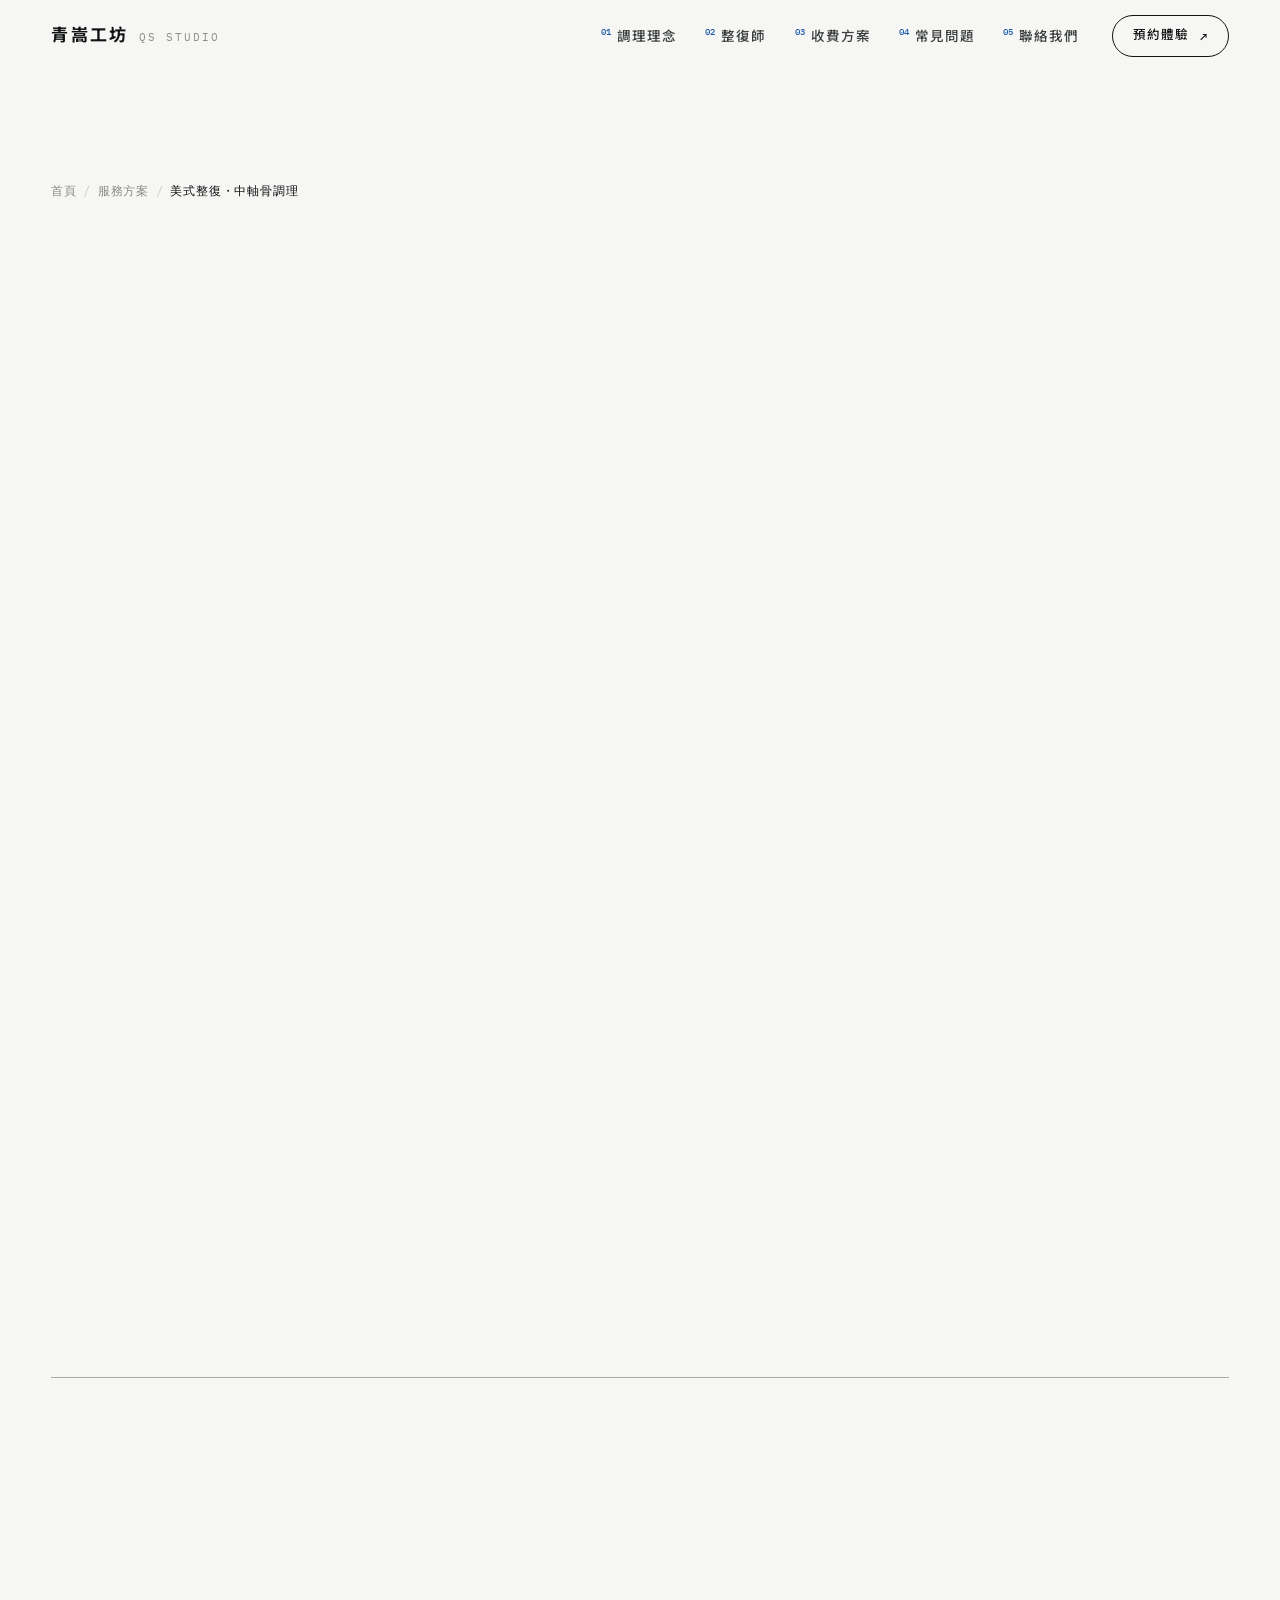
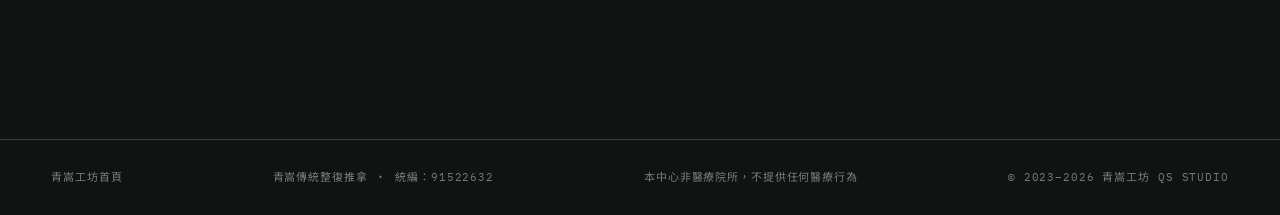
==== services/chiropractic/index.html @ cfe34c41 "Create index.html" ====
<!DOCTYPE html>
<html lang="zh-Hant">
<head>
<!-- ════════════════════════════════════════════════════════════════
     青嵩工坊 QS STUDIO — 服務頁：美式整復・中軸骨調理
     URL：https://qsqingshan.com/services/chiropractic/

     【說明】
     ・本頁為靜態頁面，未接後台（不使用 id="site-content"，
       避免 /api/content 覆寫本頁內容）；script.js 僅提供
       進場動畫與 FAQ 手風琴互動。
     ・所有資源使用根目錄絕對路徑（/styles.css、/images/...），
       在子資料夾下也能正確載入。
     ════════════════════════════════════════════════════════════════ -->
<meta charset="UTF-8">
<meta name="viewport" content="width=device-width, initial-scale=1.0">
<title>美式整復｜頸胸腰骨盆調理・60 分鐘 NT$1,200 起 — 高雄新興區｜青嵩工坊</title>
<meta name="description" content="青嵩工坊美式整復（中軸骨調理）：物理評估＋美式脊骨手法＋肌筋膜鬆動術，針對頸、胸、腰、臀骨盆的 60 分鐘深度調理，NT$1,200 起。高雄新興區林森一路，LINE 預約。">
<link rel="canonical" href="https://qsqingshan.com/services/chiropractic/" />
<meta property="og:type" content="website">
<meta property="og:site_name" content="青嵩工坊 qs studio">
<meta property="og:title" content="美式整復｜頸胸腰骨盆調理 — 高雄新興區｜青嵩工坊">
<meta property="og:description" content="物理評估＋美式脊骨手法＋肌筋膜鬆動術，60 分鐘中軸骨深度調理，NT$1,200 起。高雄新興區，歡迎 LINE 預約。">
<meta property="og:image" content="https://qsqingshan.com/images/treatment-scene.jpg">
<meta property="og:url" content="https://qsqingshan.com/services/chiropractic/">
<meta property="og:locale" content="zh_TW">
<meta name="twitter:card" content="summary_large_image">
<meta name="twitter:title" content="美式整復｜頸胸腰骨盆調理 — 高雄新興區｜青嵩工坊">
<meta name="twitter:description" content="物理評估＋美式脊骨手法＋肌筋膜鬆動術，60 分鐘中軸骨深度調理，NT$1,200 起。">
<meta name="twitter:image" content="https://qsqingshan.com/images/treatment-scene.jpg">
<link rel="icon" href="data:image/svg+xml,%3Csvg xmlns='http://www.w3.org/2000/svg' viewBox='0 0 32 32'%3E%3Crect width='32' height='32' fill='%23101312'/%3E%3Ccircle cx='16' cy='16' r='6' fill='none' stroke='%23f6f6f4' stroke-width='1.5'/%3E%3C/svg%3E">
<link rel="preconnect" href="https://fonts.googleapis.com">
<link rel="preconnect" href="https://fonts.gstatic.com" crossorigin>
<link href="https://fonts.googleapis.com/css2?family=Archivo:wght@400;500;600&family=IBM+Plex+Mono:wght@400;500&family=Noto+Sans+TC:wght@300;400;500;700&display=swap" rel="stylesheet">
<link rel="stylesheet" href="/styles.css">
<style>
  /* 本頁專用的小元件（全站 styles.css 之外的少量補充） */
  .breadcrumb{font-family:'IBM Plex Mono',monospace;font-size:.72rem;letter-spacing:.08em;color:#8a8a86;padding:1.2rem 0 .5rem}
  .breadcrumb a{color:inherit;text-decoration:none;border-bottom:1px solid transparent;transition:border-color .2s}
  .breadcrumb a:hover{border-bottom-color:#8a8a86}
  .breadcrumb .sep{margin:0 .55em;color:#c8c8c4}
  .breadcrumb [aria-current]{color:#101312}
  .fit-grid{display:grid;grid-template-columns:repeat(2,1fr);gap:2px;background:#e7e7e3;border:1px solid #e7e7e3;margin-top:3rem}
  .fit-cell{background:#f6f6f4;padding:1.8rem 1.8rem 1.6rem}
  .fit-cell h3{font-size:1.05rem;font-weight:500;margin:0 0 .5rem;color:#101312}
  .fit-cell p{margin:0;font-size:.92rem;line-height:1.75;color:#55554f}
  .cross-link{margin-top:2.2rem;font-size:.95rem}
  @media (max-width:720px){.fit-grid{grid-template-columns:1fr}}
</style>

<!-- 結構化資料 1：麵包屑 -->
<script type="application/ld+json">
{
  "@context": "https://schema.org",
  "@type": "BreadcrumbList",
  "itemListElement": [
    { "@type": "ListItem", "position": 1, "name": "首頁", "item": "https://qsqingshan.com/" },
    { "@type": "ListItem", "position": 2, "name": "服務方案", "item": "https://qsqingshan.com/#plans" },
    { "@type": "ListItem", "position": 3, "name": "美式整復・中軸骨調理", "item": "https://qsqingshan.com/services/chiropractic/" }
  ]
}
</script>

<!-- 結構化資料 2：服務 -->
<script type="application/ld+json">
{
  "@context": "https://schema.org",
  "@type": "Service",
  "name": "美式整復・中軸骨調理",
  "serviceType": "美式整復（中軸骨調理）",
  "description": "針對頸、胸、腰、臀部（骨盆）的 60 分鐘深度調理：物理評估、美式整復手法、肌筋膜鬆動術，搭配紅外線拔罐器與深層按摩槍，並以動作控制訓練延續效果。",
  "url": "https://qsqingshan.com/services/chiropractic/",
  "areaServed": { "@type": "City", "name": "高雄市" },
  "provider": {
    "@type": "HealthAndBeautyBusiness",
    "name": "青嵩工坊 · 中西式運動整復推拿中心",
    "url": "https://qsqingshan.com",
    "telephone": "+886-912-641-105",
    "address": {
      "@type": "PostalAddress",
      "streetAddress": "林森一路242號1樓",
      "addressLocality": "新興區",
      "addressRegion": "高雄市",
      "addressCountry": "TW"
    }
  },
  "offers": {
    "@type": "Offer",
    "priceCurrency": "TWD",
    "price": "1200",
    "description": "60 分鐘起 NT$1,200–1,800，依評估與調理內容調整"
  }
}
</script>

<!-- 結構化資料 3：本頁 FAQ -->
<script type="application/ld+json">
{
  "@context": "https://schema.org",
  "@type": "FAQPage",
  "mainEntity": [
    {
      "@type": "Question",
      "name": "美式整復會痛嗎？",
      "acceptedAnswer": {
        "@type": "Answer",
        "text": "多數人在調理過程中只會感到關節鬆開的聲響與釋放感，並不是疼痛。整復師會先經過物理評估確認狀況，手法力道也會依每個人的身體回饋即時調整。"
      }
    },
    {
      "@type": "Question",
      "name": "美式整復跟傳統整復推拿有什麼不同？",
      "acceptedAnswer": {
        "@type": "Answer",
        "text": "傳統整復推拿多以大面積的推、拿、按、揉放鬆軟組織；美式整復則以評估為核心，針對特定關節施以快速、精準、小幅度的調整手法。青嵩工坊的做法是兩者結合：先以美式整復校準關節，再用肌筋膜鬆動術處理周邊軟組織。"
      }
    },
    {
      "@type": "Question",
      "name": "什麼情況不適合做美式整復？",
      "acceptedAnswer": {
        "@type": "Answer",
        "text": "若有骨折、急性扭挫傷紅腫熱痛、嚴重骨質疏鬆、孕期，或正在接受醫療處置，建議先就醫評估再考慮調理。青嵩工坊非醫療院所，調理前如對自身狀況有疑慮，歡迎先透過 LINE 與我們討論。"
      }
    },
    {
      "@type": "Question",
      "name": "第一次來需要準備什麼？",
      "acceptedAnswer": {
        "@type": "Answer",
        "text": "穿著寬鬆、方便活動的衣物即可，不用刻意空腹（建議調理前 1～2 小時進食到 6～7 分飽）。第一次會先做完整的物理評估與動作檢測，請預留約 60 分鐘。"
      }
    }
  ]
}
</script>
<base target="_blank">
</head>

<body>

<!-- ============ HEADER（外殼，與首頁相同；連結改為回首頁的絕對路徑） ============ -->
<header class="site-header" id="siteHeader">
  <div class="header-inner">
    <a href="/" class="brand" aria-label="青嵩工坊首頁">
      <span class="brand-zh">青嵩工坊</span>
      <span class="brand-en">QS&nbsp;STUDIO</span>
    </a>
    <nav class="main-nav" aria-label="主選單">
      <a href="/#philosophy"><span class="nav-idx">01</span>調理理念</a>
      <a href="/#team"><span class="nav-idx">02</span>整復師</a>
      <a href="/#plans"><span class="nav-idx">03</span>收費方案</a>
      <a href="/#faq"><span class="nav-idx">04</span>常見問題</a>
      <a href="/#contact"><span class="nav-idx">05</span>聯絡我們</a>
    </nav>
    <a href="https://lin.ee/89dvdlm" target="_blank" rel="noopener" class="btn-pill btn-pill--sm header-cta">預約體驗<span class="arrow">↗</span></a>
    <button class="menu-toggle" id="menuToggle" aria-label="開啟選單" aria-expanded="false">
      <span></span><span></span>
    </button>
  </div>
</header>

<!-- 注意：本頁刻意不使用 id="site-content"，避免後台 /api/content 覆寫 -->
<main>

  <!-- ============ HERO ============ -->
  <section class="hero" id="top">
    <div class="wrap">
      <nav class="breadcrumb" aria-label="麵包屑">
        <a href="/">首頁</a><span class="sep">/</span><a href="/#plans">服務方案</a><span class="sep">/</span><span aria-current="page">美式整復・中軸骨調理</span>
      </nav>
      <div class="hero-meta reveal">
        <span>SERVICE — 中軸骨調理</span>
        <span>美式整復・高雄新興區</span>
        <span>AXIAL ADJUSTMENT · 60 MIN</span>
      </div>

      <div class="hero-grid">
        <div class="hero-copy">
          <h1 class="hero-title">
            <span class="line reveal">美式整復，</span>
            <span class="line reveal">讓身體的<i class="dot-accent">中軸</i>重新校準。</span>
          </h1>
          <p class="hero-lede reveal">
            針對頸、胸、腰、臀（骨盆）的 60 分鐘深度調理——先以物理評估找到緊繃的根源，透過美式整復手法精準調整關節，再用肌筋膜鬆動術釋放周邊軟組織，最後以動作控制把效果留住。高雄新興區，NT$1,200 起。
          </p>
          <div class="hero-actions reveal">
            <a href="https://lin.ee/89dvdlm" target="_blank" rel="noopener" class="btn-pill">預約體驗<span class="arrow">↗</span></a>
            <a href="#process" class="link-underline">了解調理流程</a>
          </div>
        </div>
        <figure class="hero-figure reveal">
          <img src="/images/treatment-scene.jpg" alt="青嵩工坊整復師為客戶進行美式整復中軸骨調理" loading="eager">
          <figcaption class="mono-cap">FIG.01 — ADJUST・校準</figcaption>
        </figure>
      </div>
    </div>
  </section>

  <!-- ============ 什麼是美式整復 ============ -->
  <section class="block" id="about">
    <div class="wrap">
      <div class="tagline reveal">
        <span class="tag-dot"></span>
        <span class="tag-label">ABOUT — 什麼是美式整復</span>
        <span class="tag-rule"></span>
      </div>
      <div class="statement-grid">
        <h2 class="statement reveal">評估為先，<br>精準調整。</h2>
        <p class="statement-note reveal">
          美式整復源自美式脊骨手法，核心是「先評估、再調整」：整復師透過觸診與動作檢測，找出活動度受限的關節節段，施以快速、精準、小幅度的調整手法，幫助關節回到比較好的活動狀態。與大面積放鬆的傳統推拿相比，美式整復更聚焦在「特定的點」。
        </p>
      </div>

      <div class="principles">
        <article class="principle reveal">
          <span class="principle-idx">01</span>
          <div class="principle-body">
            <h3><span>評估</span><span class="principle-en">ASSESS</span></h3>
            <p>每次調理從物理評估開始：姿勢觀察、觸診、關節活動度與動作模式檢測，確認問題的節段與方向，再決定調整策略——不是哪裡痠就按哪裡。</p>
          </div>
        </article>
        <article class="principle reveal">
          <span class="principle-idx">02</span>
          <div class="principle-body">
            <h3><span>調整</span><span class="principle-en">ADJUST</span></h3>
            <p>以快速、低幅度的精準手法作用於目標關節，過程中常聽到關節鬆開的聲響——那是關節囊內氣泡釋放的物理現象，多數人感到的是釋放感而非疼痛。</p>
          </div>
        </article>
        <article class="principle reveal">
          <span class="principle-idx">03</span>
          <div class="principle-body">
            <h3><span>整合</span><span class="principle-en">INTEGRATE</span></h3>
            <p>調整後搭配肌筋膜鬆動術處理周邊軟組織，並給予動作控制建議——關節動得了，還要讓身體學會怎麼用，效果才留得住。</p>
          </div>
          <figure class="principle-figure">
            <img src="/images/movement-training.jpg" alt="青嵩工坊整復師帶領動作控制訓練" loading="lazy">
          </figure>
        </article>
      </div>
    </div>
  </section>

  <!-- ============ 適合對象 ============ -->
  <section class="block" id="for">
    <div class="wrap">
      <div class="tagline reveal">
        <span class="tag-dot"></span>
        <span class="tag-label">FOR — 誰適合中軸骨調理</span>
        <span class="tag-rule"></span>
      </div>
      <div class="statement-grid">
        <h2 class="block-title reveal">不只是運動員——<br>久坐族更需要。</h2>
        <p class="statement-note reveal">
          中軸是身體的「主幹道」：頸、胸、腰、骨盆彼此連動，一處卡往常牽動全身。以下是我們每天在處理的常見狀況。
        </p>
      </div>

      <div class="fit-grid reveal">
        <div class="fit-cell">
          <h3>久坐肩頸僵硬</h3>
          <p>長時間盯螢幕，頸椎與上胸椎活動度下降，肩頸像背著一塊板子——有時還伴隨緊繃型的頭部不適。</p>
        </div>
        <div class="fit-cell">
          <h3>腰背緊繃、彎不下去</h3>
          <p>久坐下背僵硬、起身要「熱機」一下才直得起來，或彎腰、轉身時覺得卡卡的。</p>
        </div>
        <div class="fit-cell">
          <h3>骨盆歪斜感・長短腳感</h3>
          <p>褲頭一邊高一邊低、翹腳成癮、站久單側腰痠——骨盆與薦髂關節的活動度值得檢查。</p>
        </div>
        <div class="fit-cell">
          <h3>運動表現卡卡</h3>
          <p>深蹲下不去、轉體不順、左右活動度不對稱——胸椎與髖部的活動度往往是被忽略的關鍵。</p>
        </div>
      </div>
      <p class="cross-link reveal">四肢的問題（肩、肘、腕、髖、膝、踝）則適合 <a href="/#plans" class="link-underline">附肢骨調理</a>；想全身放鬆可參考 <a href="/#plans" class="link-underline">90 分鐘全身按摩</a>。</p>
    </div>
  </section>

  <!-- ============ 調理流程 ============ -->
  <section class="block" id="process">
    <div class="wrap">
      <div class="tagline reveal">
        <span class="tag-dot"></span>
        <span class="tag-label">PROCESS — 60 分鐘調理流程</span>
        <span class="tag-rule"></span>
      </div>
      <div class="statement-grid">
        <h2 class="block-title reveal">每一分鐘，<br>都有它的任務。</h2>
        <p class="statement-note reveal">中軸骨調理 60 分鐘起，依評估結果與調理內容調整。以下是標準流程。</p>
      </div>

      <div class="principles">
        <article class="principle reveal">
          <span class="principle-idx">01</span>
          <div class="principle-body">
            <h3><span>物理評估</span><span class="principle-en">ASSESSMENT</span></h3>
            <p>問診了解生活型態與困擾，搭配姿勢觀察、觸診與動作檢測，確認本次調理的目標節段。（第一次來會做得更完整）</p>
          </div>
        </article>
        <article class="principle reveal">
          <span class="principle-idx">02</span>
          <div class="principle-body">
            <h3><span>美式整復</span><span class="principle-en">ADJUSTMENT</span></h3>
            <p>針對評估出的關節節段施以精準調整手法，恢復關節活動度。</p>
          </div>
        </article>
        <article class="principle reveal">
          <span class="principle-idx">03</span>
          <div class="principle-body">
            <h3><span>肌筋膜鬆動</span><span class="principle-en">MYOFASCIAL RELEASE</span></h3>
            <p>處理關節周邊的緊繃軟組織，視情況搭配紅外線拔罐器與深層按摩槍加強。</p>
          </div>
        </article>
        <article class="principle reveal">
          <span class="principle-idx">04</span>
          <div class="principle-body">
            <h3><span>動作控制</span><span class="principle-en">MOVEMENT RETRAIN</span></h3>
            <p>給予簡單的動作練習與日常姿勢建議，讓調理效果延續到下一次回訪之前。</p>
          </div>
        </article>
        <article class="principle reveal">
          <span class="principle-idx">05</span>
          <div class="principle-body">
            <h3><span>收尾照護</span><span class="principle-en">CARE</span></h3>
            <p>視狀況敷上草藥膏或以肌內效貼紮支持，並說明調理後 24–48 小時的注意事項。</p>
          </div>
        </article>
      </div>
    </div>
  </section>

  <!-- ============ 方案與價格 ============ -->
  <section class="block" id="price">
    <div class="wrap">
      <div class="tagline reveal">
        <span class="tag-dot"></span>
        <span class="tag-label">PRICE — 方案與價格</span>
        <span class="tag-rule"></span>
      </div>
      <div class="statement-grid">
        <h2 class="block-title reveal">價格透明，<br>一次看懂。</h2>
        <p class="statement-note reveal">費用在調理開始前說清楚，沒有隱藏加價。</p>
      </div>

      <div class="plans">
        <article class="plan reveal">
          <header class="plan-head">
            <span class="plan-idx">02</span>
            <h3>中軸骨調理</h3>
            <p class="plan-for">適合頸、胸、腰、臀部（骨盆）調理</p>
          </header>
          <div class="plan-price">
            <span class="price">NT$1200–1800</span>
            <span class="price-note">60 分鐘起</span>
          </div>
          <ul class="plan-list">
            <li>物理評估</li>
            <li>美式整復</li>
            <li>肌筋膜鬆動術</li>
            <li>紅外線拔罐器</li>
            <li>深層按摩槍</li>
            <li>動作控制</li>
            <li>草藥膏或肌內效貼紮</li>
          </ul>
          <p class="plan-addon">加購 — 搭配附肢骨調理（例如肩＋頸、腰＋髖）300 元／20 分</p>
        </article>
      </div>
      <p class="cross-link reveal">查看完整方案比較（附肢骨調理、全身按摩）→ <a href="/#plans" class="link-underline">收費方案總覽</a></p>
    </div>
  </section>

  <!-- ============ 本頁 FAQ ============ -->
  <section class="block" id="faq">
    <div class="wrap">
      <div class="tagline reveal">
        <span class="tag-dot"></span>
        <span class="tag-label">FAQ — 美式整復常見問題</span>
        <span class="tag-rule"></span>
      </div>
      <h2 class="block-title reveal">預約前，你可能想問</h2>

      <div class="accordion">
        <div class="acc-item reveal">
          <button class="acc-head" aria-expanded="false">
            <span class="acc-idx">Q1</span>
            <span class="acc-q">美式整復會痛嗎？</span>
            <span class="acc-icon" aria-hidden="true"></span>
          </button>
          <div class="acc-body">
            <p>多數人在調理過程中只會感到關節鬆開的聲響與釋放感，並不是疼痛。整復師會先經過物理評估確認狀況，手法力道也會依每個人的身體回饋即時調整。</p>
          </div>
        </div>
        <div class="acc-item reveal">
          <button class="acc-head" aria-expanded="false">
            <span class="acc-idx">Q2</span>
            <span class="acc-q">美式整復跟傳統整復推拿有什麼不同？</span>
            <span class="acc-icon" aria-hidden="true"></span>
          </button>
          <div class="acc-body">
            <p>傳統整復推拿多以大面積的推、拿、按、揉放鬆軟組織；美式整復則以評估為核心，針對特定關節施以快速、精準、小幅度的調整手法。青嵩工坊的做法是兩者結合：先以美式整復校準關節，再用肌筋膜鬆動術處理周邊軟組織。</p>
          </div>
        </div>
        <div class="acc-item reveal">
          <button class="acc-head" aria-expanded="false">
            <span class="acc-idx">Q3</span>
            <span class="acc-q">什麼情況不適合做美式整復？</span>
            <span class="acc-icon" aria-hidden="true"></span>
          </button>
          <div class="acc-body">
            <p>若有骨折、急性扭挫傷紅腫熱痛、嚴重骨質疏鬆、孕期，或正在接受醫療處置，建議先就醫評估再考慮調理。青嵩工坊非醫療院所，調理前如對自身狀況有疑慮，歡迎先透過 LINE 與我們討論。</p>
          </div>
        </div>
        <div class="acc-item reveal">
          <button class="acc-head" aria-expanded="false">
            <span class="acc-idx">Q4</span>
            <span class="acc-q">第一次來需要準備什麼？</span>
            <span class="acc-icon" aria-hidden="true"></span>
          </button>
          <div class="acc-body">
            <p>穿著寬鬆、方便活動的衣物即可，不用刻意空腹（建議調理前 1～2 小時進食到 6～7 分飽）。第一次會先做完整的物理評估與動作檢測，請預留約 60 分鐘。</p>
          </div>
        </div>
      </div>
    </div>
  </section>

  <!-- ============ CONTACT CTA ============ -->
  <section class="contact" id="contact">
    <div class="wrap">
      <div class="tagline tagline--dark reveal">
        <span class="tag-dot"></span>
        <span class="tag-label">CONTACT — 預約調理</span>
        <span class="tag-rule"></span>
      </div>

      <h2 class="contact-title reveal">預約美式整復調理</h2>
      <a class="contact-phone reveal" href="tel:+886912641105">0912-641-105</a>

      <div class="contact-grid reveal">
        <div class="contact-cell">
          <span class="contact-label">地址 — ADDRESS</span>
          <p>高雄市新興區林森一路 242 號 1 樓</p>
        </div>
        <div class="contact-cell">
          <span class="contact-label">營業 — HOURS</span>
          <p>週一至週日 11:30–20:30（最後預約）<br>特約時段 09:00–11:00</p>
        </div>
        <div class="contact-cell">
          <span class="contact-label">社群 — SOCIAL</span>
          <p class="social-links">
            <a href="https://www.facebook.com/qingsongstudio/" target="_blank" rel="noopener" class="link-underline link-underline--dark">FB</a>
            <a href="https://lin.ee/biKerHf" target="_blank" rel="noopener" class="link-underline link-underline--dark">LINE</a>
            <a href="https://www.instagram.com/qs_studio_/" target="_blank" rel="noopener" class="link-underline link-underline--dark">IG</a>
          </p>
        </div>
      </div>

      <div class="contact-cta reveal">
        <a href="https://lin.ee/89dvdlm" target="_blank" rel="noopener" class="btn-pill btn-pill--light">立即預約<span class="arrow">↗</span></a>
      </div>
    </div>
  </section>

</main>

<!-- ============ FOOTER（與首頁相同） ============ -->
<footer class="site-footer">
  <div class="wrap footer-inner">
    <span><a href="/" style="color:inherit;text-decoration:none">青嵩工坊首頁</a></span>
    <span>青嵩傳統整復推拿 ・ 統編：91522632</span>
    <span>本中心非醫療院所，不提供任何醫療行為</span>
    <span>© 2023–2026 青嵩工坊 QS STUDIO</span>
  </div>
</footer>

<script src="/script.js"></script>
</body>
</html>
---- styles.css ----
/* ============================================================
   青嵩工坊 QS STUDIO — Redesign
   Design language: editorial minimalism
   ink / paper / hairline / one pine accent
   ============================================================ */

:root {
  --paper:   #f6f6f4;
  --ink:     #101312;
  --ink-2:   #3a3f3d;
  --ink-3:   #8a8f8c;
  --line:    rgba(16, 19, 18, .14);
  --line-strong: rgba(16, 19, 18, .32);
  --pine:    #1d4a45;   /* 品牌青 — 結構性標記 */
  --blue:    #1e5aa8;   /* 店內藍 — 互動與索引 */

  --paper-on-ink: #f6f6f4;
  --line-on-ink:  rgba(246, 246, 244, .18);

  --sans:  'Archivo', 'Noto Sans TC', -apple-system, 'PingFang TC', 'Microsoft JhengHei', sans-serif;
  --mono:  'IBM Plex Mono', 'Noto Sans TC', monospace;

  --ease:  cubic-bezier(.22, .61, .21, 1);
  --dur:   .7s;

  --gutter: clamp(20px, 4vw, 56px);
  --wrap:   1320px;
}

/* ---------- Reset / base ---------- */
*, *::before, *::after { box-sizing: border-box; margin: 0; padding: 0; }

html {
  scroll-behavior: smooth;
  -webkit-text-size-adjust: 100%;
}

body {
  background: var(--paper);
  color: var(--ink);
  font-family: var(--sans);
  font-weight: 400;
  font-size: 16px;
  line-height: 1.75;
  letter-spacing: .01em;
  -webkit-font-smoothing: antialiased;
  text-rendering: optimizeLegibility;
  overflow-x: hidden;
}

::selection { background: var(--blue); color: var(--paper-on-ink); }

img { display: block; max-width: 100%; }
a { color: inherit; text-decoration: none; }
ul { list-style: none; }
button { font: inherit; color: inherit; background: none; border: 0; cursor: pointer; }

.wrap {
  width: 100%;
  max-width: var(--wrap);
  margin-inline: auto;
  padding-inline: var(--gutter);
}

section { scroll-margin-top: 88px; }

/* ---------- Reveal motion ---------- */
.reveal {
  opacity: 0;
  transform: translateY(14px);
  filter: blur(8px);
  transition:
    opacity var(--dur) var(--ease),
    transform var(--dur) var(--ease),
    filter var(--dur) var(--ease);
  will-change: opacity, transform, filter;
}
.reveal.in {
  opacity: 1;
  transform: translateY(0);
  filter: blur(0);
}

/* ============================================================
   HEADER
   ============================================================ */
.site-header {
  position: fixed;
  inset: 0 0 auto 0;
  z-index: 100;
  border-bottom: 1px solid transparent;
  transition: border-color .25s ease, background-color .25s ease, backdrop-filter .25s ease;
}
.site-header.scrolled {
  background: rgba(246, 246, 244, .82);
  backdrop-filter: blur(14px);
  -webkit-backdrop-filter: blur(14px);
  border-bottom-color: var(--line);
}
.header-inner {
  max-width: var(--wrap);
  margin-inline: auto;
  padding: 0 var(--gutter);
  height: 72px;
  display: flex;
  align-items: center;
  gap: 32px;
}
.brand { display: flex; align-items: baseline; gap: 10px; margin-right: auto; }
.brand-zh { font-weight: 700; font-size: 17px; letter-spacing: .14em; }
.brand-en { font-family: var(--mono); font-size: 11px; letter-spacing: .18em; color: var(--ink-3); }

.main-nav { display: flex; gap: 28px; }
.main-nav a {
  position: relative;
  font-size: 13.5px;
  font-weight: 500;
  letter-spacing: .08em;
  padding: 4px 0;
  color: var(--ink-2);
  transition: color .25s ease;
}
.main-nav a .nav-idx {
  font-family: var(--mono);
  font-size: 9px;
  color: var(--blue);
  margin-right: 6px;
  vertical-align: super;
  letter-spacing: 0;
}
.main-nav a::after {
  content: "";
  position: absolute;
  left: 0; bottom: 0;
  width: 100%; height: 1px;
  background: var(--ink);
  transform: scaleX(0);
  transform-origin: right;
  transition: transform .45s var(--ease);
}
.main-nav a:hover { color: var(--ink); }
.main-nav a:hover::after { transform: scaleX(1); transform-origin: left; }

/* ---------- Pill button ---------- */
.btn-pill {
  display: inline-flex;
  align-items: center;
  gap: 10px;
  padding: 14px 28px;
  border: 1px solid var(--ink);
  border-radius: 999px;
  font-size: 14px;
  font-weight: 500;
  letter-spacing: .1em;
  color: var(--ink);
  background: transparent;
  transition: background-color .35s var(--ease), color .35s var(--ease);
}
.btn-pill .arrow { font-family: var(--mono); font-size: 12px; transition: transform .35s var(--ease); }
.btn-pill:hover { background: var(--ink); color: var(--paper); }
.btn-pill:hover .arrow { transform: translate(3px, -3px); }
.btn-pill--sm { padding: 9px 20px; font-size: 12.5px; }
.btn-pill--light { border-color: var(--paper-on-ink); color: var(--paper-on-ink); }
.btn-pill--light:hover { background: var(--paper-on-ink); color: var(--ink); }

/* ---------- Text link with animated underline ---------- */
.link-underline {
  font-size: 14px;
  font-weight: 500;
  letter-spacing: .08em;
  padding-bottom: 3px;
  background-image: linear-gradient(currentColor, currentColor);
  background-size: 100% 1px;
  background-position: 0 100%;
  background-repeat: no-repeat;
  transition: background-size .45s var(--ease), color .25s ease;
}
.link-underline:hover { background-size: 0 1px; }

/* ---------- Hamburger ---------- */
.menu-toggle {
  display: none;
  position: relative;
  width: 40px; height: 40px;
  z-index: 210;
}
.menu-toggle span {
  position: absolute;
  left: 8px; right: 8px;
  height: 1.5px;
  background: var(--ink);
  transition: transform .4s var(--ease), top .4s var(--ease), background-color .3s ease;
}
.menu-toggle span:nth-child(1) { top: 15px; }
.menu-toggle span:nth-child(2) { top: 24px; }
body.menu-open .menu-toggle span { background: var(--paper-on-ink); }
body.menu-open .menu-toggle span:nth-child(1) { top: 19px; transform: rotate(45deg); }
body.menu-open .menu-toggle span:nth-child(2) { top: 19px; transform: rotate(-45deg); }

/* ---------- Mobile overlay menu ---------- */
.mobile-menu {
  position: fixed;
  inset: 0;
  z-index: 200;
  background: var(--ink);
  color: var(--paper-on-ink);
  display: flex;
  flex-direction: column;
  justify-content: center;
  padding: 0 var(--gutter);
  clip-path: inset(0 0 100% 0);
  visibility: hidden;
  transition: clip-path .6s var(--ease), visibility 0s .6s;
}
body.menu-open .mobile-menu {
  clip-path: inset(0 0 0 0);
  visibility: visible;
  transition: clip-path .6s var(--ease), visibility 0s 0s;
}
.mobile-nav { display: flex; flex-direction: column; gap: 6px; }
.mobile-nav a {
  display: flex;
  align-items: baseline;
  gap: 16px;
  font-size: clamp(30px, 8vw, 44px);
  font-weight: 500;
  letter-spacing: .06em;
  padding: 10px 0;
  border-bottom: 1px solid var(--line-on-ink);
  opacity: 0;
  transform: translateY(18px);
  transition: opacity .5s var(--ease), transform .5s var(--ease);
}
.mobile-nav a em {
  font-family: var(--mono);
  font-style: normal;
  font-size: 12px;
  color: var(--blue);
  filter: brightness(1.8);
}
body.menu-open .mobile-nav a { opacity: 1; transform: translateY(0); }
body.menu-open .mobile-nav a:nth-child(1) { transition-delay: .15s; }
body.menu-open .mobile-nav a:nth-child(2) { transition-delay: .22s; }
body.menu-open .mobile-nav a:nth-child(3) { transition-delay: .29s; }
body.menu-open .mobile-nav a:nth-child(4) { transition-delay: .36s; }
body.menu-open .mobile-nav a:nth-child(5) { transition-delay: .43s; }
.mobile-menu-foot {
  margin-top: 48px;
  font-family: var(--mono);
  font-size: 12px;
  letter-spacing: .06em;
  color: rgba(246, 246, 244, .55);
}

/* ============================================================
   HERO
   ============================================================ */
.hero { padding-top: clamp(140px, 18vh, 200px); }

.hero-meta {
  display: flex;
  flex-wrap: wrap;
  gap: 12px 40px;
  font-family: var(--mono);
  font-size: 11px;
  letter-spacing: .16em;
  color: var(--ink-3);
  padding-bottom: 28px;
  border-bottom: 1px solid var(--line);
  margin-bottom: clamp(48px, 7vw, 88px);
}

.hero-grid {
  display: grid;
  grid-template-columns: repeat(12, 1fr);
  gap: 0 32px;
  align-items: end;
}
.hero-copy { grid-column: 1 / 9; }
.hero-figure { grid-column: 9 / 13; }

.hero-title {
  font-size: clamp(40px, 6.4vw, 92px);
  font-weight: 500;
  line-height: 1.14;
  letter-spacing: .02em;
}
.hero-title .line { display: block; }
.hero-title .line:nth-child(2) { transition-delay: .08s; }
.dot-accent { font-style: normal; position: relative; white-space: nowrap; }
.dot-accent::after {
  content: "";
  position: absolute;
  left: 50%; bottom: .04em;
  width: 100%; height: 2px;
  background: linear-gradient(90deg, var(--blue), var(--pine));
  transform: translateX(-50%) scaleX(0);
  transform-origin: left;
  transition: transform 1s var(--ease) .9s;
}
.reveal.in .dot-accent::after,
.hero-title .reveal.in + .line .dot-accent::after { transform: translateX(-50%) scaleX(1); }

.hero-lede {
  max-width: 520px;
  margin-top: 36px;
  font-size: 16.5px;
  font-weight: 300;
  color: var(--ink-2);
  transition-delay: .16s;
}
.hero-actions {
  display: flex;
  align-items: center;
  gap: 32px;
  margin-top: 44px;
  transition-delay: .24s;
}

.hero-figure {
  position: relative;
  transition-delay: .12s;
}
.hero-figure img {
  width: 100%;
  aspect-ratio: 4 / 5;
  object-fit: cover;
  filter: grayscale(1) contrast(1.04);
  transition: filter .8s var(--ease), transform .8s var(--ease);
}
.hero-figure.in img { filter: grayscale(0) contrast(1); }
.mono-cap {
  margin-top: 12px;
  font-family: var(--mono);
  font-size: 10.5px;
  letter-spacing: .16em;
  color: var(--ink-3);
}

/* ---------- Stats ---------- */
.stats {
  display: grid;
  grid-template-columns: repeat(3, 1fr);
  margin-top: clamp(72px, 10vw, 128px);
  border-top: 1px solid var(--line);
}
.stats-lede {
  grid-column: 1 / -1;
  padding-top: 26px;
  font-family: var(--mono);
  font-size: 12.5px;
  letter-spacing: .1em;
  line-height: 2;
  color: var(--ink-2);
}
.stats-lede::before {
  content: "◆";
  color: var(--blue);
  margin-right: 12px;
  font-size: 9px;
  vertical-align: 2px;
}
.stat {
  padding: 26px 28px 36px 0;
  border-right: 1px solid var(--line);
  display: flex;
  flex-direction: column;
  gap: 6px;
}
.stat + .stat { padding-left: 28px; }
.stat:last-child { border-right: 0; }
.stat-num {
  font-family: var(--sans);
  font-size: clamp(40px, 4.6vw, 64px);
  font-weight: 500;
  line-height: 1;
  letter-spacing: -.01em;
  font-variant-numeric: tabular-nums;
}
.stat-label {
  font-family: var(--mono);
  font-size: 11.5px;
  letter-spacing: .14em;
  color: var(--ink-3);
}

/* ============================================================
   MARQUEE
   ============================================================ */
.marquee {
  margin-top: clamp(72px, 10vw, 128px);
  border-block: 1px solid var(--line);
  overflow: hidden;
  padding: 16px 0;
}
.marquee-track {
  display: flex;
  width: max-content;
  animation: marquee 36s linear infinite;
}
.marquee:hover .marquee-track { animation-play-state: paused; }
.marquee-track span {
  font-family: var(--mono);
  font-size: 12px;
  letter-spacing: .22em;
  color: var(--ink-2);
  white-space: nowrap;
  padding-right: 24px;
}
.marquee-track i {
  font-style: normal;
  color: var(--pine);
  padding: 0 24px;
  font-size: 8px;
  vertical-align: middle;
}
.marquee-track i:nth-of-type(odd) { color: var(--blue); }
@keyframes marquee {
  to { transform: translateX(-50%); }
}

/* ============================================================
   BLOCKS — shared
   ============================================================ */
.block { padding-top: clamp(96px, 13vw, 176px); }

.tagline {
  display: flex;
  align-items: center;
  gap: 16px;
  margin-bottom: clamp(36px, 5vw, 56px);
}
.tag-dot {
  width: 7px; height: 7px;
  border-radius: 50%;
  background: var(--pine);
  animation: pulse 2.4s ease infinite;
}
@keyframes pulse {
  0%, 100% { opacity: 1; }
  50% { opacity: .25; }
}
.tag-label {
  font-family: var(--mono);
  font-size: 11.5px;
  letter-spacing: .2em;
  color: var(--ink-2);
  white-space: nowrap;
}
.tag-rule { flex: 1; height: 1px; background: var(--line); }
.tagline--dark .tag-label { color: rgba(246, 246, 244, .75); }
.tagline--dark .tag-rule { background: var(--line-on-ink); }
.tagline--dark .tag-dot { background: var(--paper-on-ink); }

.statement-grid {
  display: grid;
  grid-template-columns: repeat(12, 1fr);
  gap: 24px 32px;
  margin-bottom: clamp(56px, 8vw, 96px);
}
.statement {
  grid-column: 1 / 9;
  font-size: clamp(34px, 4.8vw, 64px);
  font-weight: 500;
  line-height: 1.28;
  letter-spacing: .02em;
}
.statement-note {
  grid-column: 9 / 13;
  align-self: end;
  font-size: 15.5px;
  font-weight: 300;
  color: var(--ink-2);
  max-width: 380px;
}

.block-title {
  font-size: clamp(30px, 4vw, 52px);
  font-weight: 500;
  line-height: 1.3;
  letter-spacing: .02em;
  margin-bottom: clamp(40px, 6vw, 72px);
}
.statement-grid .block-title { grid-column: 1 / 9; margin-bottom: 0; }
.block-sub {
  max-width: 560px;
  margin: -24px 0 56px;
  font-size: 15.5px;
  font-weight: 300;
  color: var(--ink-2);
}

/* ============================================================
   PHILOSOPHY
   ============================================================ */
.principles { border-top: 1px solid var(--line-strong); }
.principle {
  display: grid;
  grid-template-columns: repeat(12, 1fr);
  gap: 24px 32px;
  align-items: center;
  padding: clamp(40px, 5vw, 64px) 0;
  border-bottom: 1px solid var(--line);
  transition: background-color .5s var(--ease);
}
.principle:hover { background: rgba(16, 19, 18, .025); }
.principle-idx {
  grid-column: 1 / 3;
  font-family: var(--mono);
  font-size: 13px;
  letter-spacing: .1em;
  color: var(--blue);
}
.principle-body { grid-column: 3 / 9; }
.principle-body h3 {
  font-size: clamp(26px, 3vw, 40px);
  font-weight: 500;
  letter-spacing: .04em;
  display: flex;
  align-items: baseline;
  gap: 18px;
  margin-bottom: 16px;
}
.principle-en {
  font-family: var(--mono);
  font-size: 11px;
  font-weight: 400;
  letter-spacing: .24em;
  color: var(--ink-3);
}
.principle-body p {
  max-width: 520px;
  font-size: 15.5px;
  font-weight: 300;
  color: var(--ink-2);
}
.principle-figure { grid-column: 9 / 13; overflow: hidden; }
.principle-figure img {
  width: 100%;
  aspect-ratio: 16 / 10;
  object-fit: cover;
  filter: grayscale(1) contrast(1.04);
  transition: filter .8s var(--ease), transform 1.2s var(--ease);
}
.principle.in .principle-figure img { filter: grayscale(0); }
.principle:hover .principle-figure img { transform: scale(1.04); }

/* ============================================================
   TEAM
   ============================================================ */
.team-grid {
  display: grid;
  grid-template-columns: repeat(3, 1fr);
  gap: 32px;
}
.member-photo { overflow: hidden; background: #e6e6e2; }
.member-photo img {
  width: 100%;
  aspect-ratio: 3 / 4;
  object-fit: cover;
  filter: grayscale(1) contrast(1.05);
  transition: filter .8s var(--ease), transform 1.2s var(--ease);
}
.member.in .member-photo img { filter: grayscale(0); }
.member:hover .member-photo img { transform: scale(1.045); }
.member-info {
  display: flex;
  align-items: baseline;
  justify-content: space-between;
  gap: 16px;
  padding-top: 18px;
  border-top: 1px solid var(--line-strong);
  margin-top: 18px;
}
.member-info h3 { font-size: 22px; font-weight: 500; letter-spacing: .1em; }
.member-role {
  font-family: var(--mono);
  font-size: 10px;
  letter-spacing: .14em;
  color: var(--ink-3);
  text-align: right;
}

/* ============================================================
   PLANS
   ============================================================ */
.plans {
  display: grid;
  grid-template-columns: repeat(3, 1fr);
  border-top: 1px solid var(--line-strong);
  border-bottom: 1px solid var(--line-strong);
}
.plan {
  padding: clamp(32px, 3.6vw, 52px) clamp(24px, 2.6vw, 40px);
  border-right: 1px solid var(--line);
  display: flex;
  flex-direction: column;
  transition: background-color .5s var(--ease);
}
.plan:first-child { padding-left: 0; }
.plan:last-child { border-right: 0; }
.plan:hover { background: rgba(16, 19, 18, .025); }

.plan-head { margin-bottom: 32px; }
.plan-idx {
  font-family: var(--mono);
  font-size: 12px;
  letter-spacing: .1em;
  color: var(--blue);
}
.plan-head h3 {
  font-size: clamp(24px, 2.4vw, 32px);
  font-weight: 500;
  letter-spacing: .06em;
  margin: 14px 0 8px;
}
.plan-for { font-size: 13.5px; font-weight: 300; color: var(--ink-3); }

.plan-price {
  padding: 20px 0;
  border-top: 1px solid var(--line);
  border-bottom: 1px solid var(--line);
  margin-bottom: 28px;
}
.price {
  display: block;
  font-size: clamp(26px, 2.4vw, 34px);
  font-weight: 500;
  letter-spacing: -.01em;
  font-variant-numeric: tabular-nums;
}
.price-note {
  font-family: var(--mono);
  font-size: 11px;
  letter-spacing: .1em;
  color: var(--ink-3);
}

.plan-list { flex: 1; }
.plan-list li {
  position: relative;
  padding: 9px 0 9px 22px;
  font-size: 14.5px;
  font-weight: 300;
  color: var(--ink-2);
  border-bottom: 1px dashed var(--line);
}
.plan-list li::before {
  content: "+";
  position: absolute;
  left: 2px;
  font-family: var(--mono);
  font-size: 12px;
  color: var(--blue);
}
.plan-addon {
  margin-top: 24px;
  font-family: var(--mono);
  font-size: 11px;
  line-height: 1.8;
  letter-spacing: .04em;
  color: var(--ink-3);
}

/* ============================================================
   FAQ — accordion
   ============================================================ */
.accordion { border-top: 1px solid var(--line-strong); }
.acc-item { border-bottom: 1px solid var(--line); }
.acc-head {
  width: 100%;
  display: flex;
  align-items: center;
  gap: clamp(16px, 3vw, 40px);
  padding: clamp(22px, 3vw, 34px) 0;
  text-align: left;
  transition: padding-left .45s var(--ease);
}
.acc-head:hover { padding-left: 12px; }
.acc-idx {
  font-family: var(--mono);
  font-size: 12px;
  color: var(--blue);
  letter-spacing: .1em;
  flex-shrink: 0;
}
.acc-q {
  flex: 1;
  font-size: clamp(17px, 2vw, 22px);
  font-weight: 500;
  letter-spacing: .03em;
}
.acc-icon {
  position: relative;
  width: 34px; height: 34px;
  flex-shrink: 0;
  border: 1px solid var(--line-strong);
  border-radius: 50%;
  transition: transform .5s var(--ease), background-color .35s ease, border-color .35s ease;
}
.acc-icon::before,
.acc-icon::after {
  content: "";
  position: absolute;
  top: 50%; left: 50%;
  background: var(--ink);
  transition: background-color .3s ease;
}
.acc-icon::before { width: 12px; height: 1.5px; transform: translate(-50%, -50%); }
.acc-icon::after  { width: 1.5px; height: 12px; transform: translate(-50%, -50%); }
.acc-item.open .acc-icon { transform: rotate(135deg); background: var(--ink); border-color: var(--ink); }
.acc-item.open .acc-icon::before,
.acc-item.open .acc-icon::after { background: var(--paper); }

.acc-body {
  max-height: 0;
  overflow: hidden;
  transition: max-height .55s var(--ease);
}
.acc-body p {
  max-width: 640px;
  padding: 0 0 32px calc(clamp(16px, 3vw, 40px) + 34px);
  font-size: 15px;
  font-weight: 300;
  color: var(--ink-2);
}

/* ============================================================
   CONTACT — dark inversion
   ============================================================ */
.contact {
  margin-top: clamp(96px, 13vw, 176px);
  background: var(--ink);
  color: var(--paper-on-ink);
  padding: clamp(96px, 12vw, 160px) 0 clamp(80px, 9vw, 120px);
}
.contact-title {
  font-size: clamp(40px, 7vw, 96px);
  font-weight: 500;
  line-height: 1.15;
  letter-spacing: .03em;
  margin-bottom: clamp(32px, 4vw, 48px);
}
.contact-phone {
  display: inline-block;
  font-size: clamp(30px, 5vw, 64px);
  font-weight: 500;
  letter-spacing: .02em;
  font-variant-numeric: tabular-nums;
  padding-bottom: 8px;
  background-image: linear-gradient(currentColor, currentColor);
  background-size: 0 1px;
  background-position: 0 100%;
  background-repeat: no-repeat;
  transition: background-size .6s var(--ease);
}
.contact-phone:hover { background-size: 100% 1px; }

.contact-grid {
  display: grid;
  grid-template-columns: repeat(3, 1fr);
  gap: 40px;
  margin-top: clamp(56px, 7vw, 88px);
  padding-top: 40px;
  border-top: 1px solid var(--line-on-ink);
}
.contact-label {
  display: block;
  font-family: var(--mono);
  font-size: 11px;
  letter-spacing: .2em;
  color: rgba(246, 246, 244, .5);
  margin-bottom: 16px;
}
.contact-cell p { font-size: 15px; font-weight: 300; line-height: 2; }
.social-links { display: flex; gap: 24px; }
.link-underline--dark { font-family: var(--mono); font-size: 12px; letter-spacing: .14em; }

.contact-cta { margin-top: clamp(48px, 6vw, 72px); }

/* ---------- Embedded map (dark section) ---------- */
.contact-map {
  margin-top: clamp(40px, 5vw, 64px);
  border: 1px solid var(--line-on-ink);
}
.contact-map iframe {
  display: block;
  width: 100%;
  height: 340px;
  border: 0;
  background: #1a1d1c;
  filter: grayscale(1) contrast(1.02) brightness(.92);
}

/* ============================================================
   FOOTER
   ============================================================ */
.site-footer {
  background: var(--ink);
  color: rgba(246, 246, 244, .45);
  border-top: 1px solid var(--line-on-ink);
}
.footer-inner {
  display: flex;
  flex-wrap: wrap;
  justify-content: space-between;
  gap: 12px 32px;
  padding-top: 28px;
  padding-bottom: 28px;
  font-family: var(--mono);
  font-size: 11px;
  letter-spacing: .08em;
}

/* ============================================================
   RWD
   ============================================================ */
@media (max-width: 1024px) {
  .hero-copy { grid-column: 1 / 9; }
  .hero-figure { grid-column: 9 / 13; }
  .statement { grid-column: 1 / 10; }
  .statement-note { grid-column: 1 / 9; max-width: 560px; margin-top: 8px; }
  .principle-body { grid-column: 3 / 13; }
  .principle-figure { grid-column: 3 / 11; margin-top: 24px; }
}

@media (max-width: 860px) {
  .main-nav, .header-cta { display: none; }
  .menu-toggle { display: block; }

  .hero-grid { gap: 48px 0; }
  .hero-copy { grid-column: 1 / 13; }
  .hero-figure { grid-column: 1 / 13; max-width: 480px; }

  .stats { grid-template-columns: 1fr; }
  .stat { border-right: 0; border-bottom: 1px solid var(--line); padding: 24px 0; }
  .stat + .stat { padding-left: 0; }
  .stat:last-child { border-bottom: 0; }

  .statement-grid { display: block; }
  .statement { margin-bottom: 24px; }

  .principle { display: block; }
  .principle-idx { display: block; margin-bottom: 16px; }
  .principle-body h3 { flex-wrap: wrap; gap: 8px 14px; }
  .principle-figure { margin-top: 28px; }

  .team-grid { grid-template-columns: 1fr; gap: 56px; max-width: 420px; }

  .plans { display: block; }
  .plan { border-right: 0; border-bottom: 1px solid var(--line); padding-left: 0; padding-right: 0; }
  .plan:last-child { border-bottom: 0; }

  .contact-grid { grid-template-columns: 1fr; gap: 32px; }
  .footer-inner { flex-direction: column; gap: 8px; }
}

/* ---------- Reduced motion ---------- */
@media (prefers-reduced-motion: reduce) {
  html { scroll-behavior: auto; }
  .reveal { opacity: 1; transform: none; filter: none; transition: none; }
  .marquee-track { animation: none; }
  .tag-dot { animation: none; }
  * { transition-duration: .01ms !important; }
}
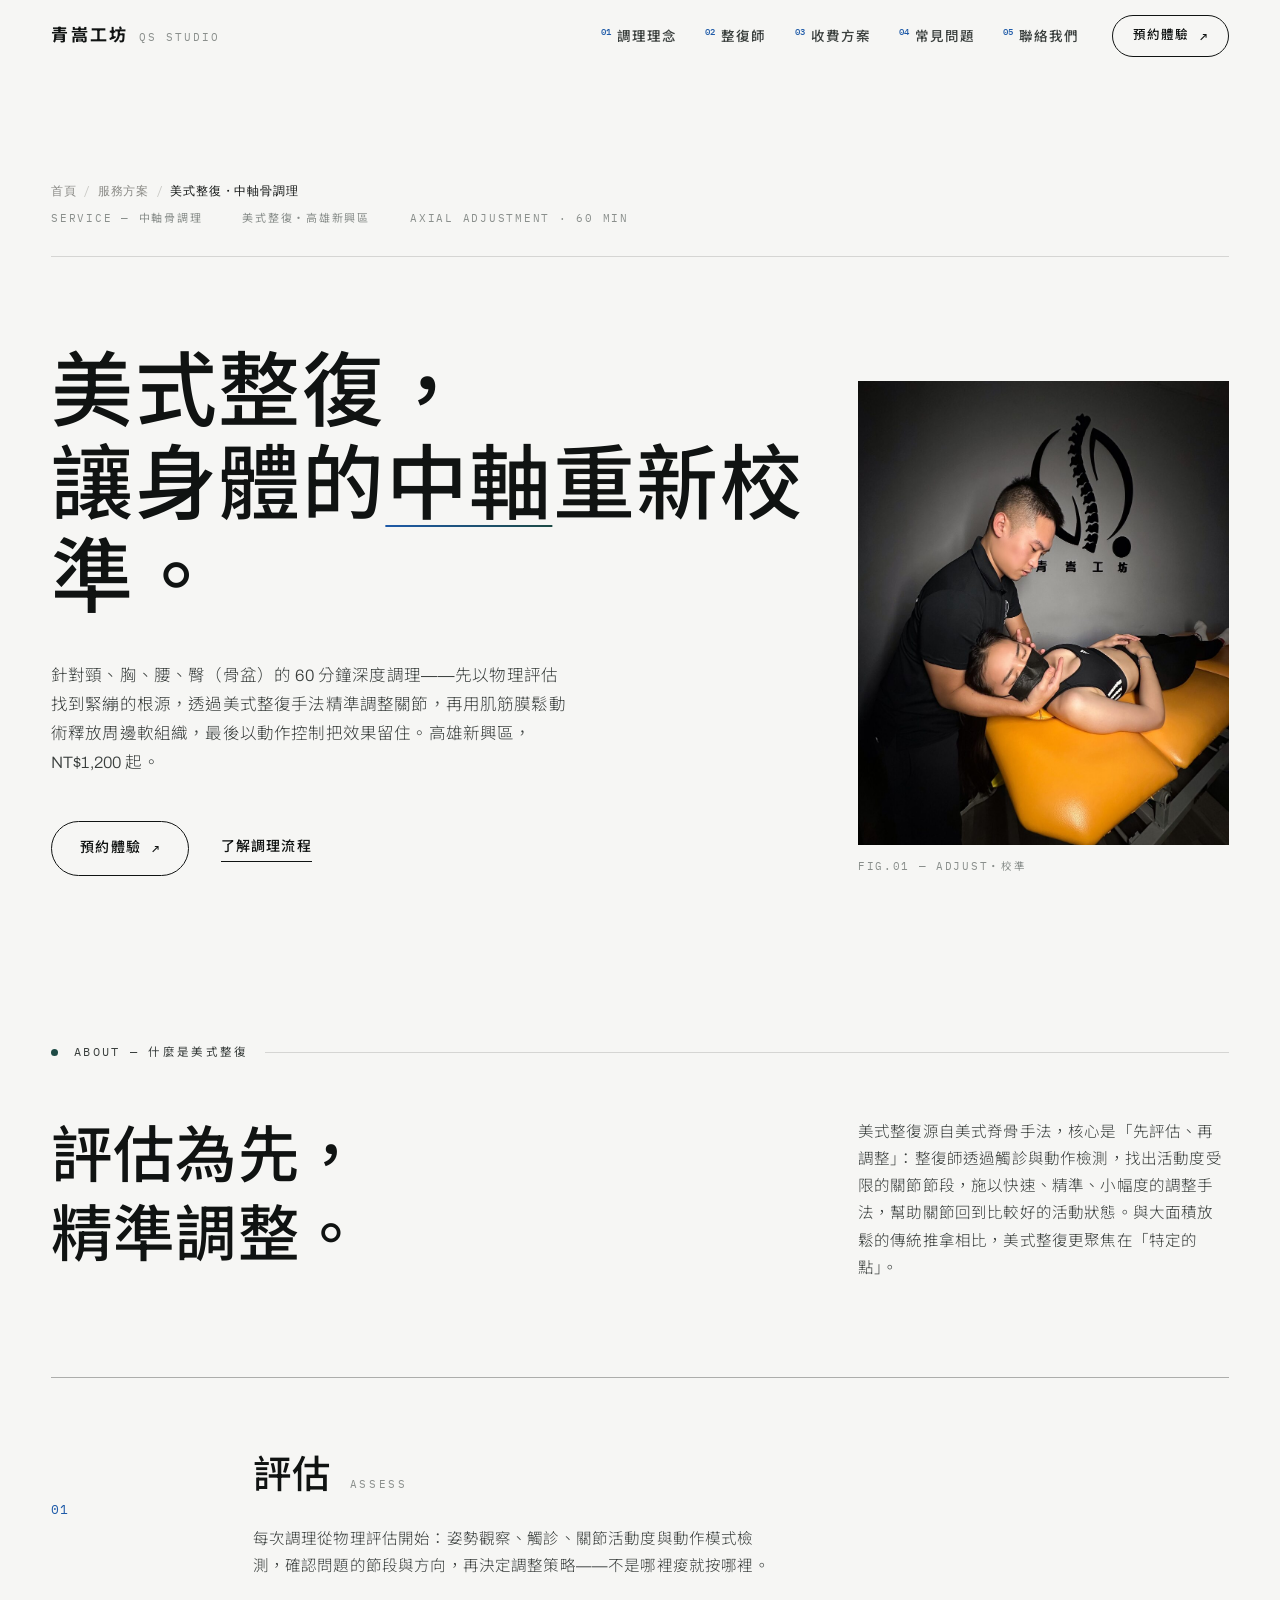
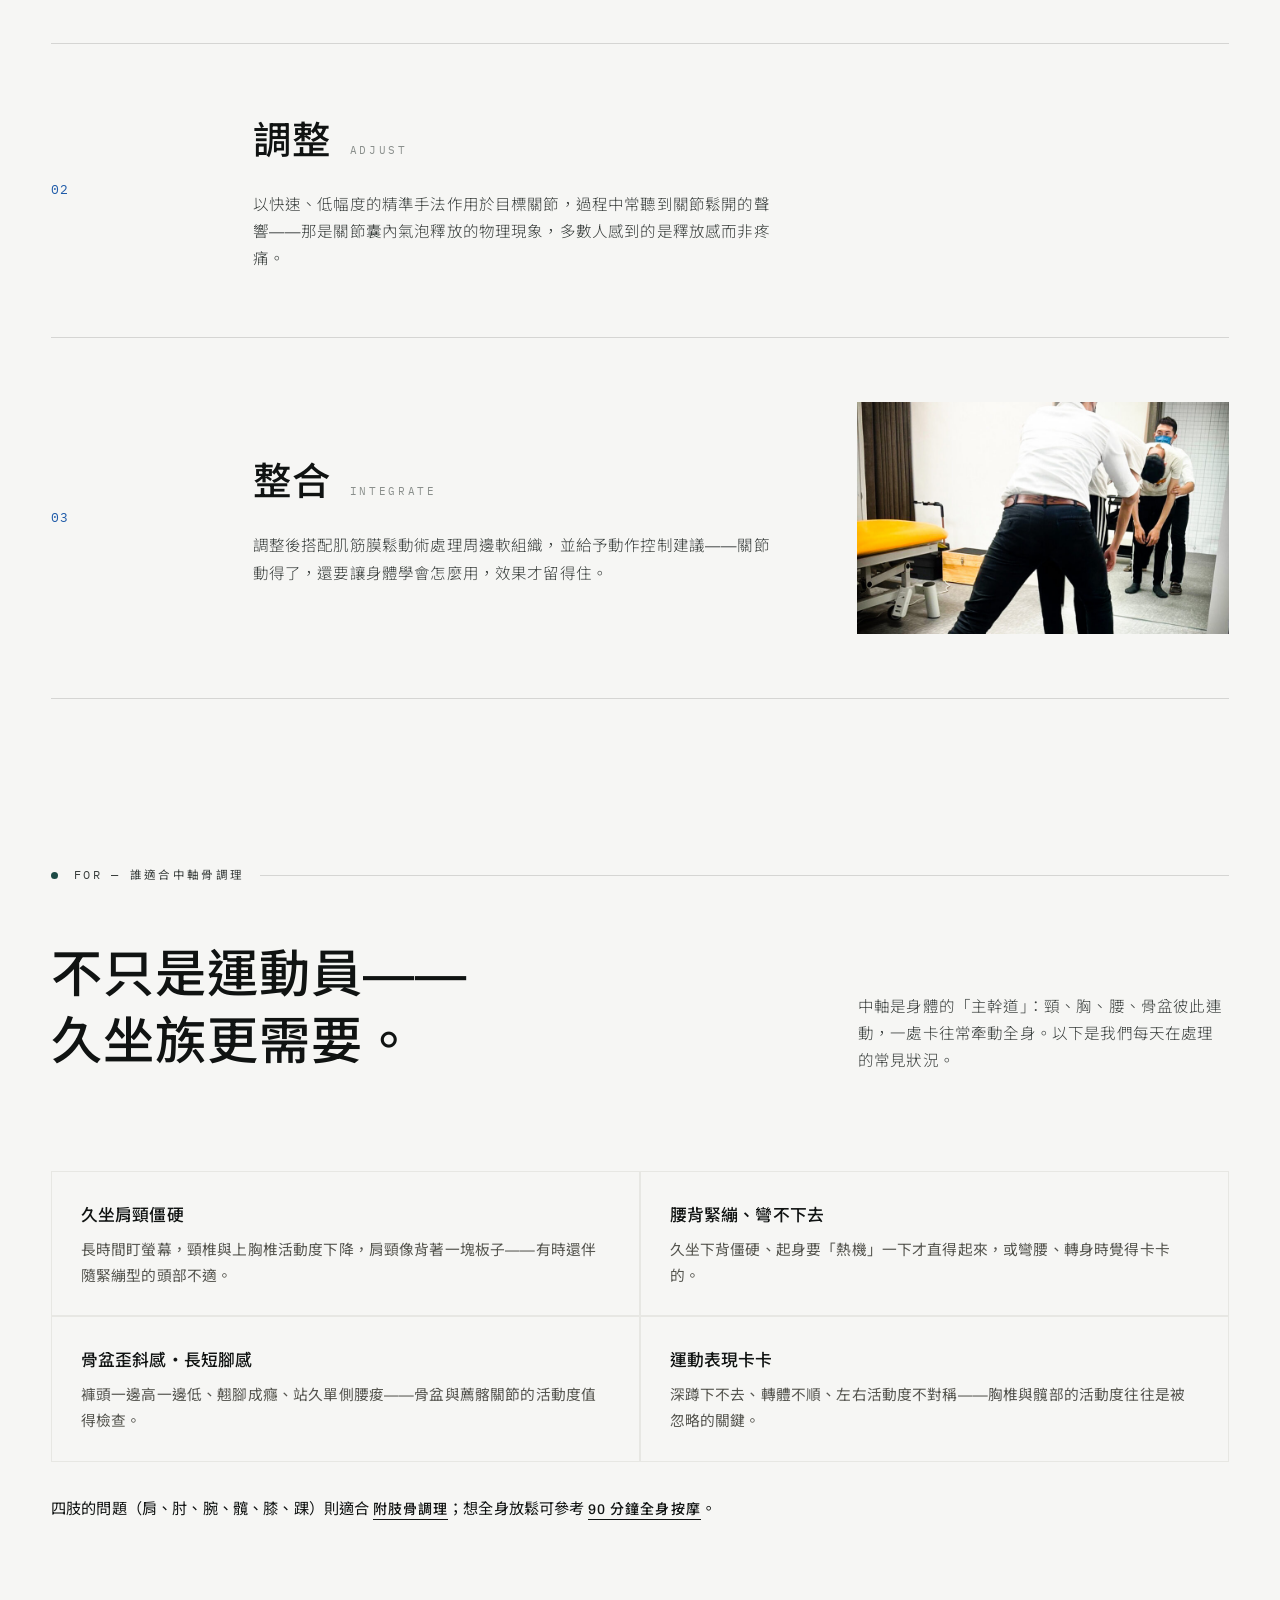
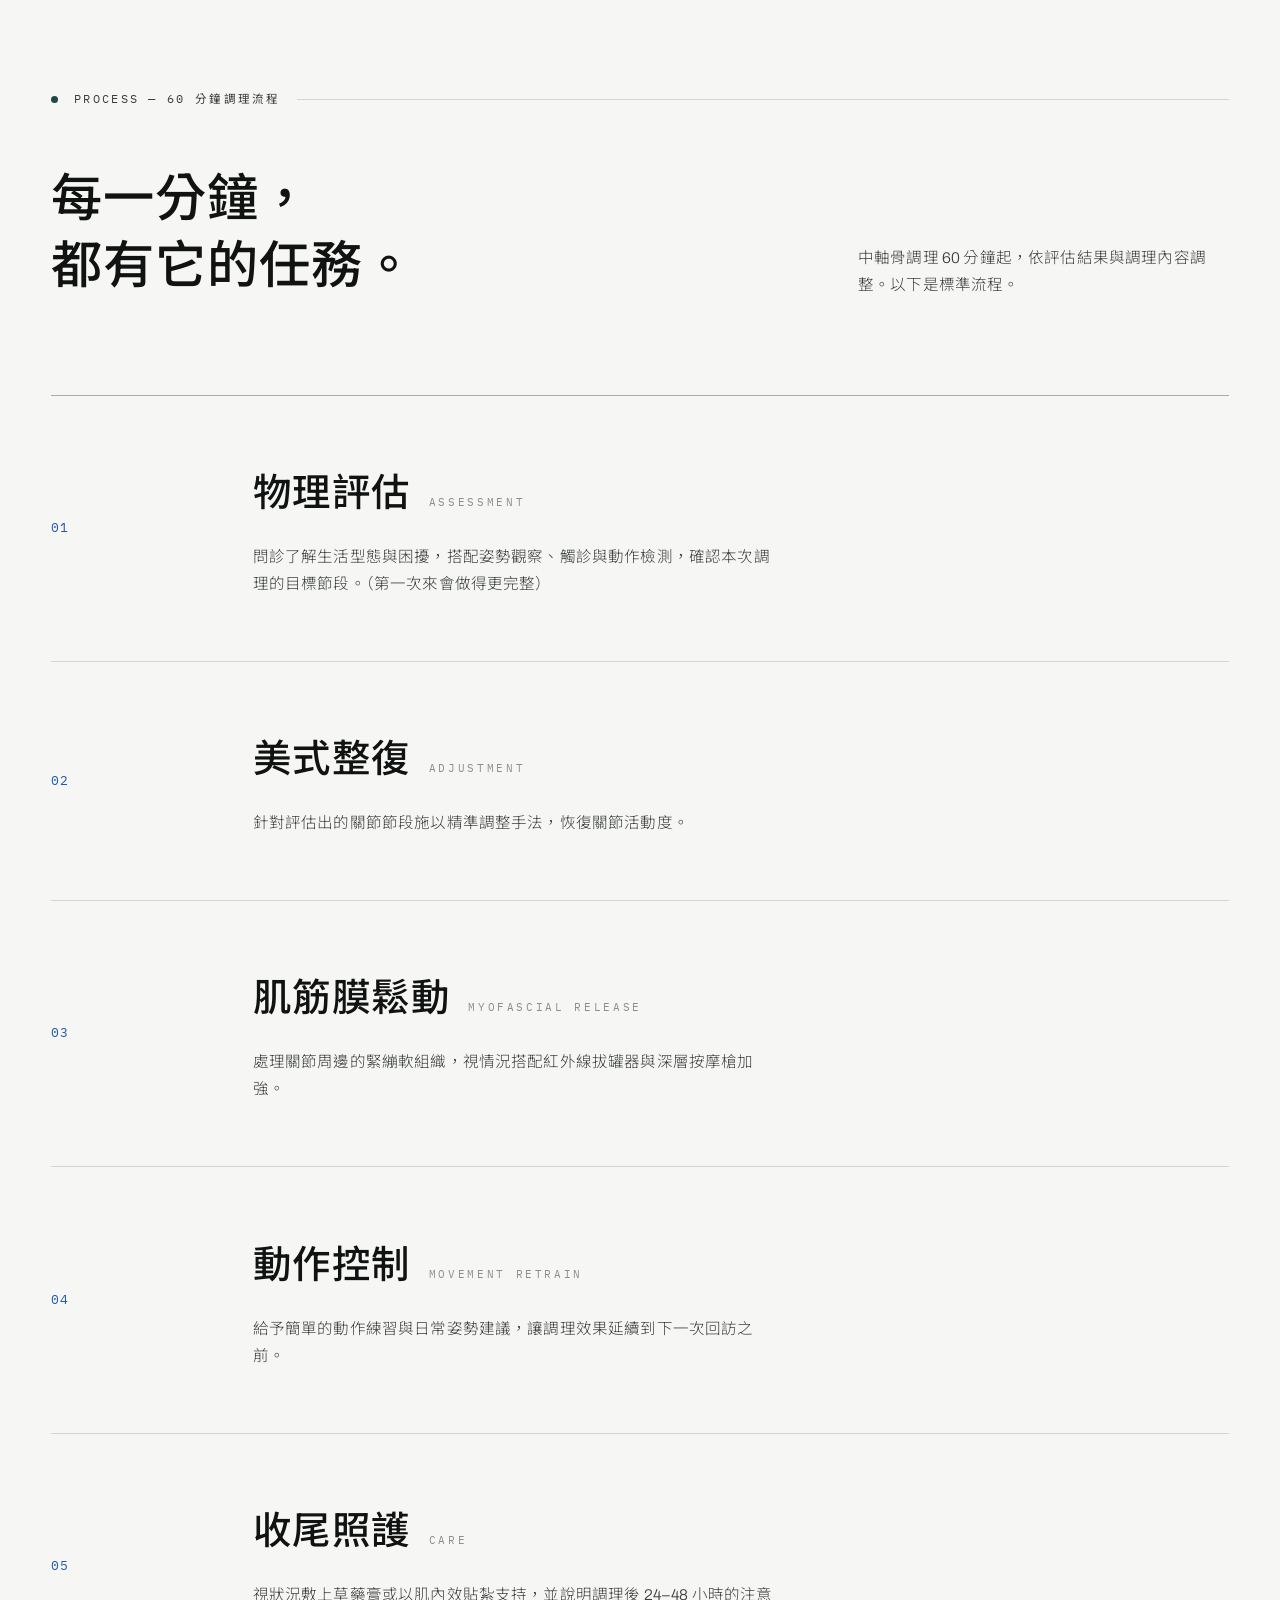
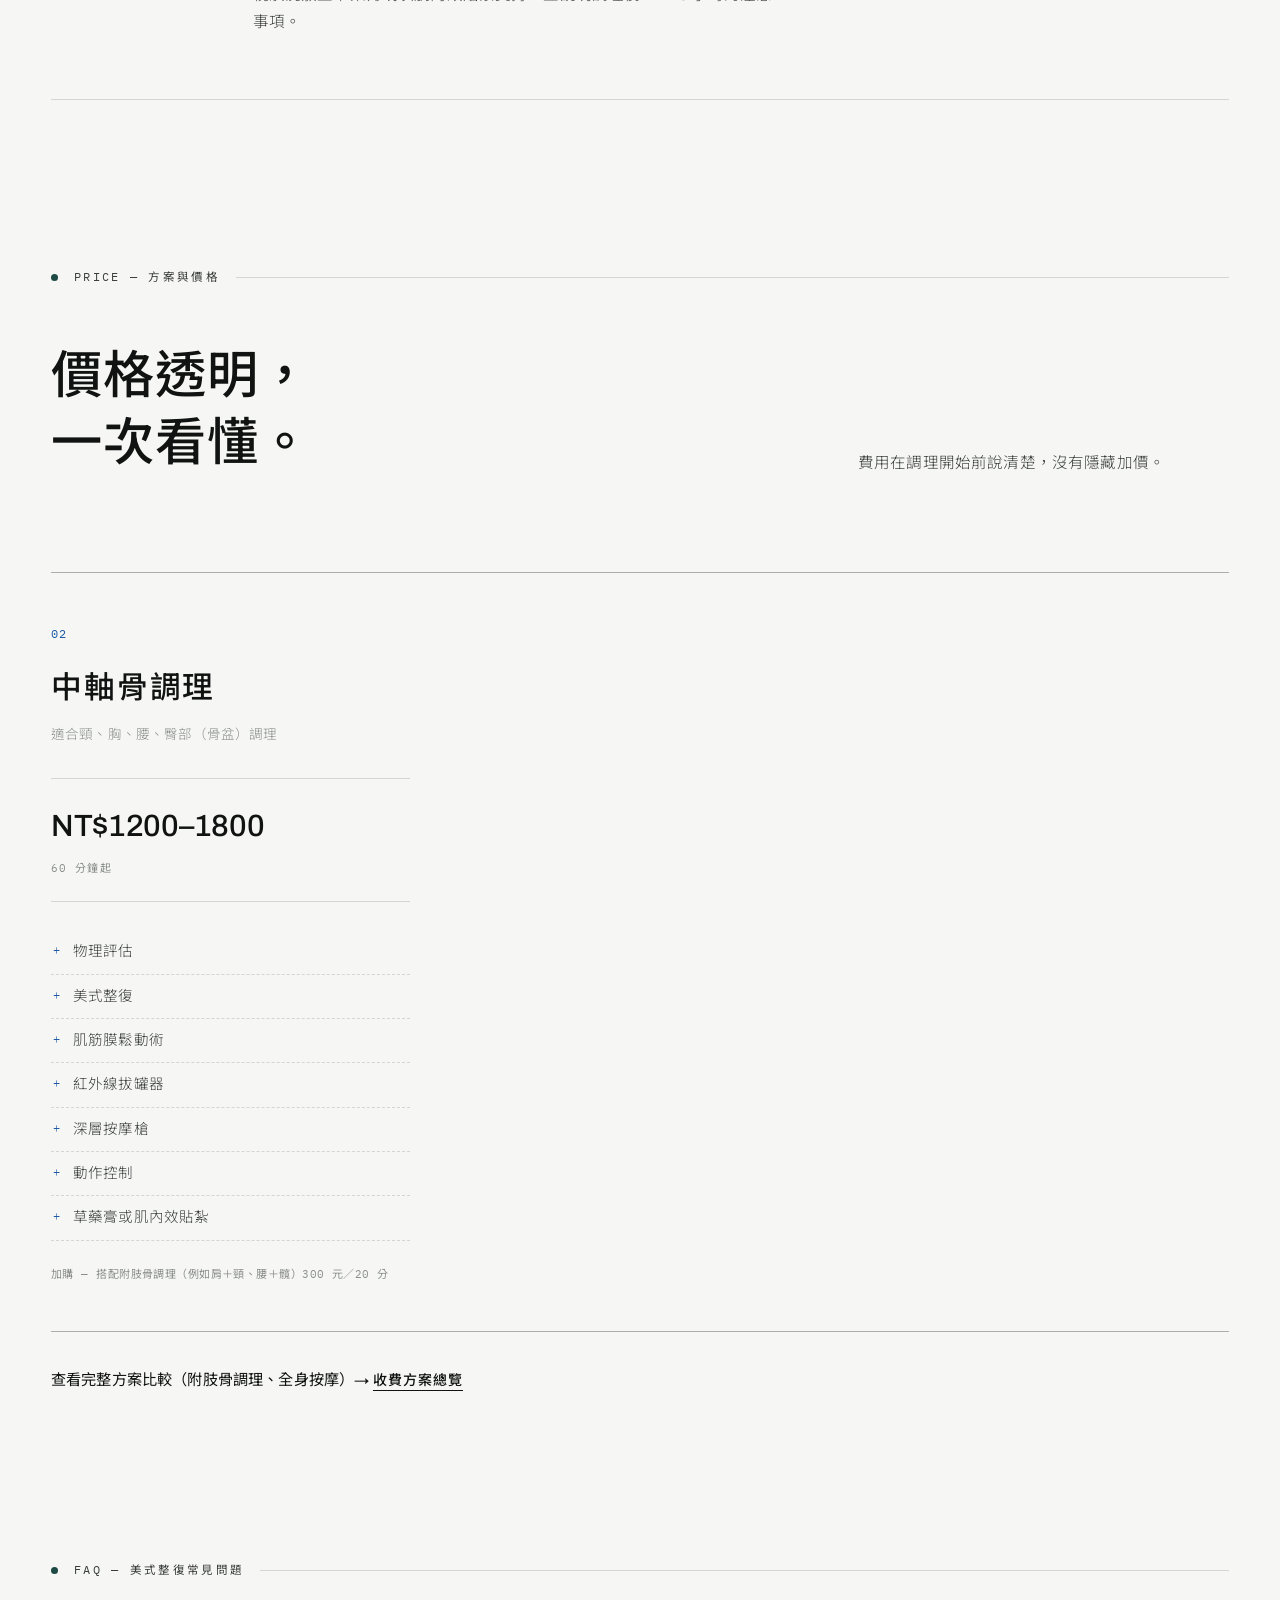
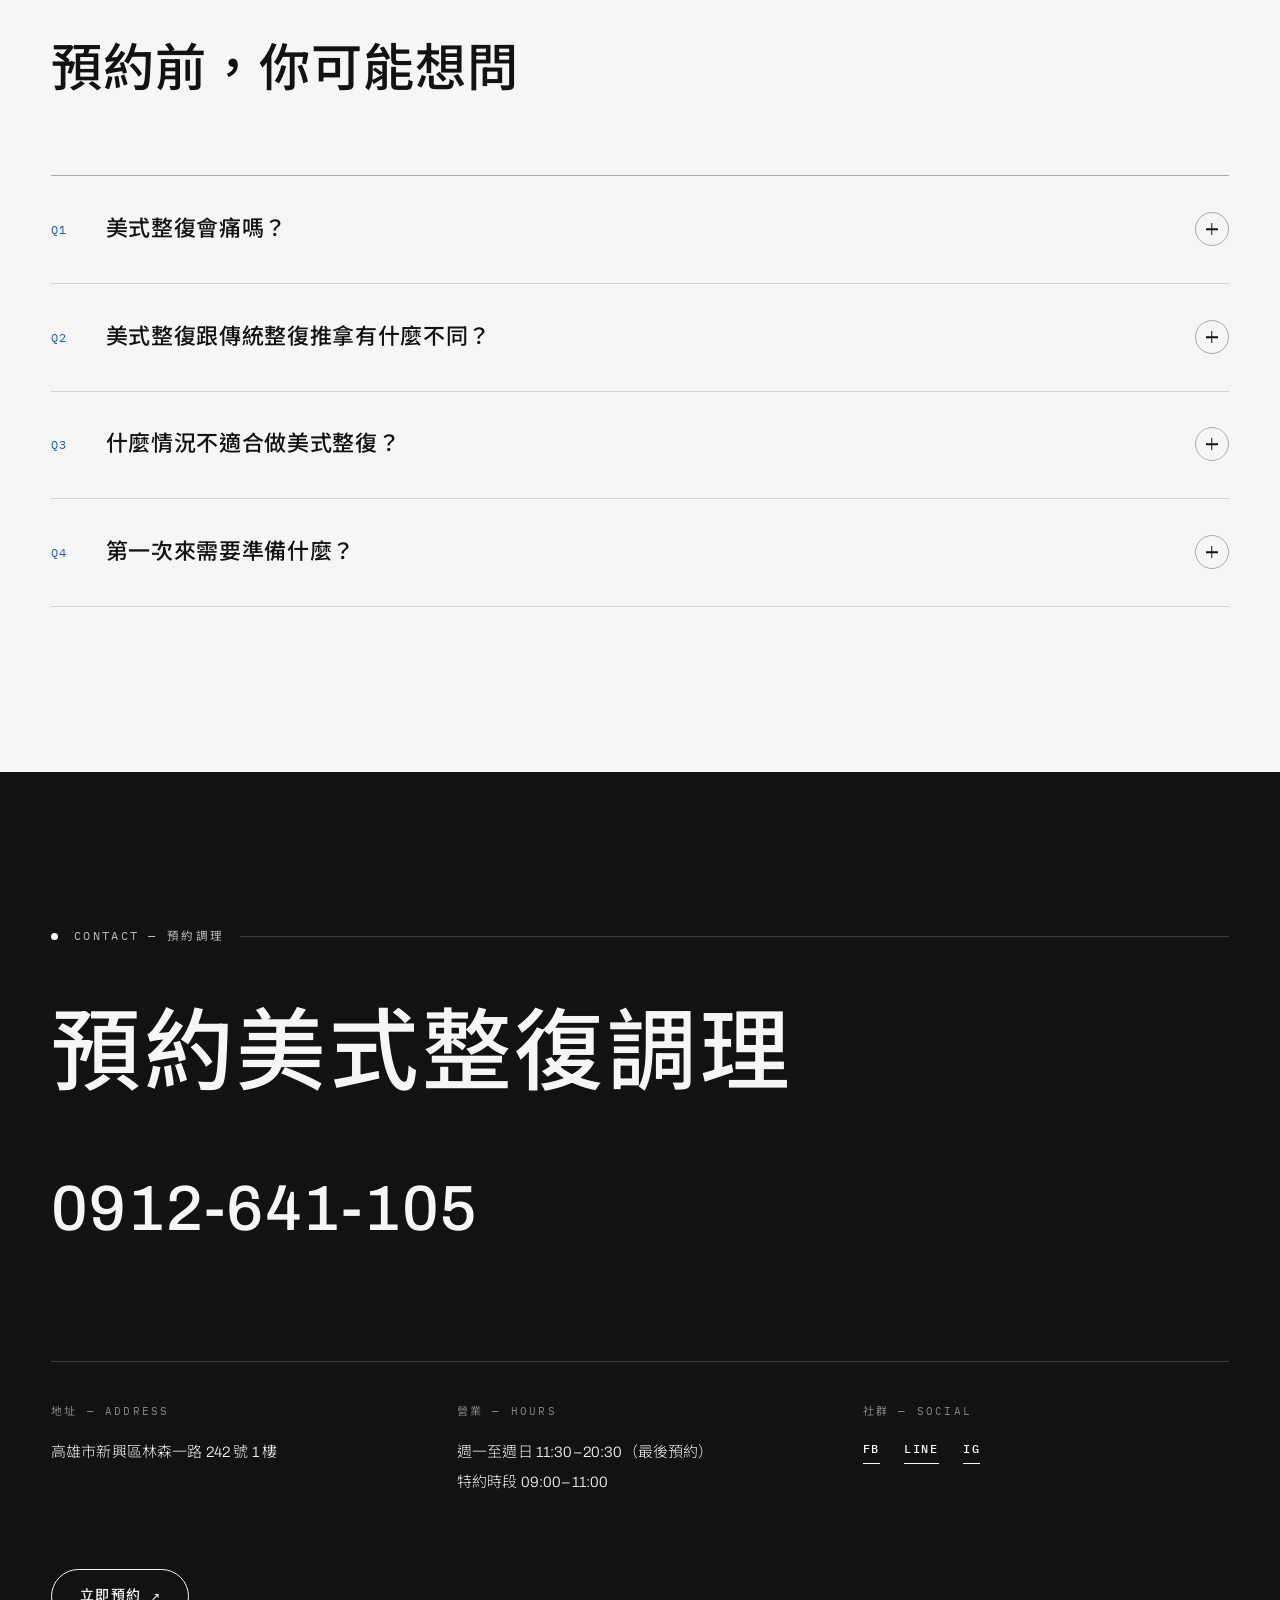
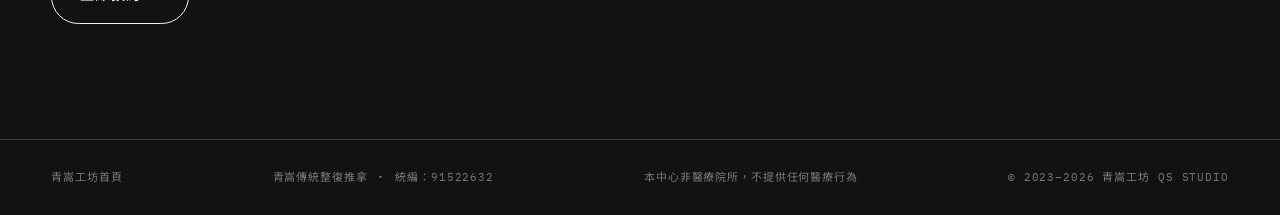
==== commit 126b0b57: "Update index.html" ====
--- a/services/chiropractic/index.html
+++ b/services/chiropractic/index.html
@@ -159,7 +159,20 @@
     </button>
   </div>
 </header>
-
+<!-- 手機版全屏選單（script.js 需要此元素） -->
+<div class="mobile-menu" id="mobileMenu" aria-hidden="true">
+  <nav class="mobile-nav">
+    <a href="/#philosophy"><em>01</em>調理理念</a>
+    <a href="/#team"><em>02</em>整復師</a>
+    <a href="/#plans"><em>03</em>收費方案</a>
+    <a href="/#faq"><em>04</em>常見問題</a>
+    <a href="/#contact"><em>05</em>聯絡我們</a>
+  </nav>
+  <div class="mobile-menu-foot">
+    <p>高雄市新興區林森一路 242 號 1 樓</p>
+    <p><a href="tel:+886912641105">0912-641-105</a></p>
+  </div>
+</div>
 <!-- 注意：本頁刻意不使用 id="site-content"，避免後台 /api/content 覆寫 -->
 <main>
 
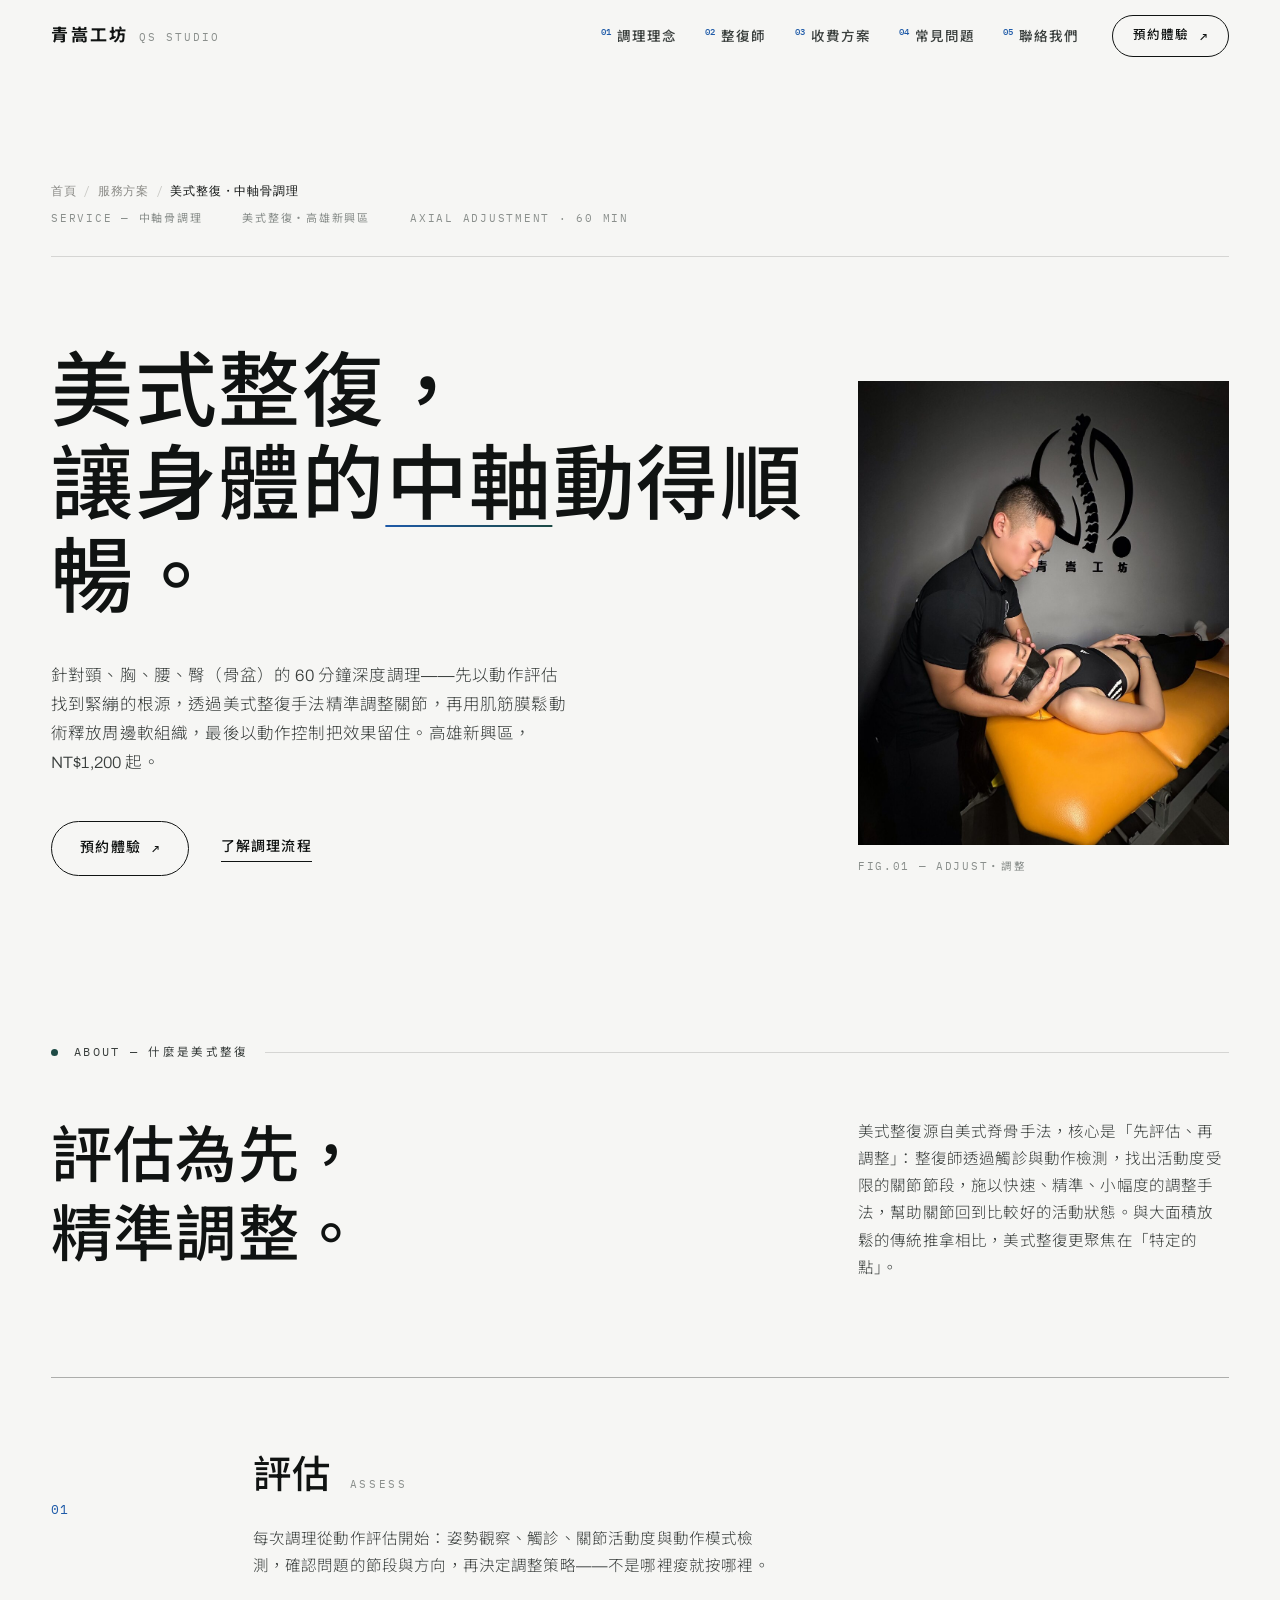
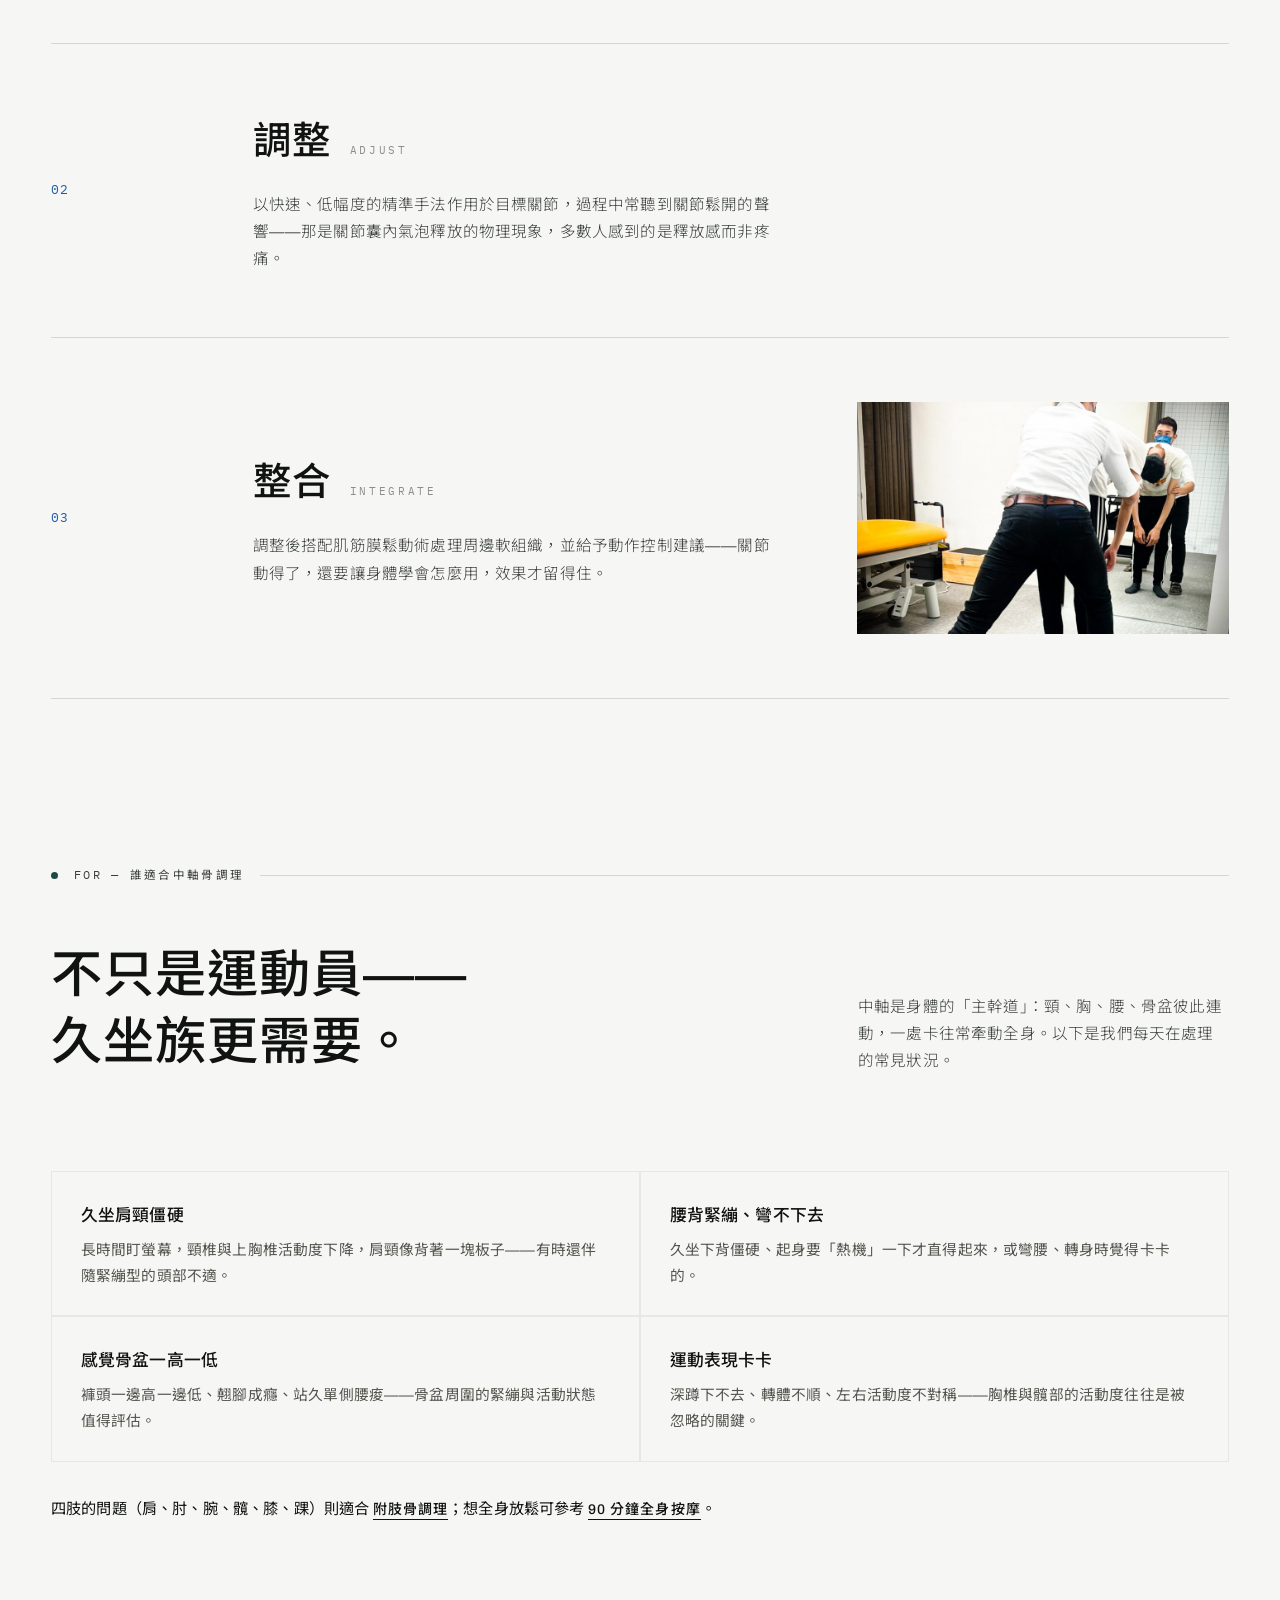
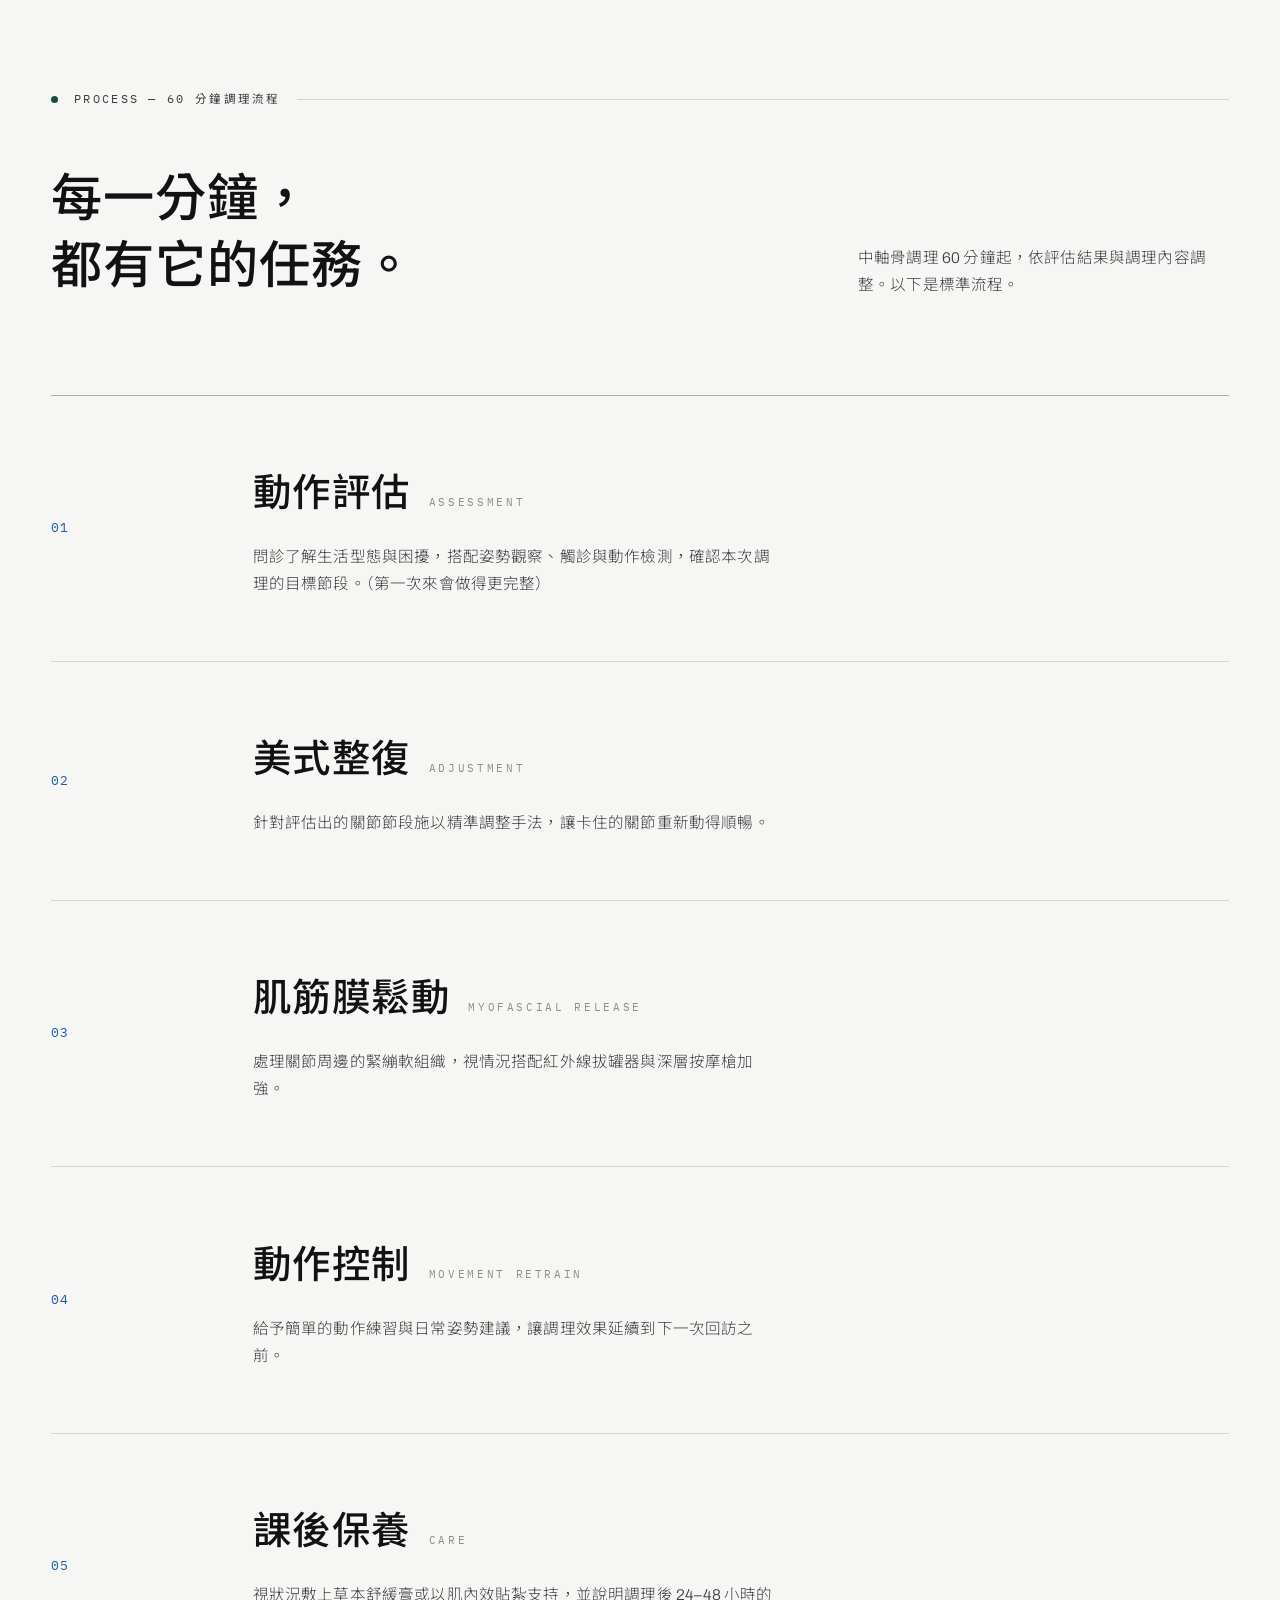
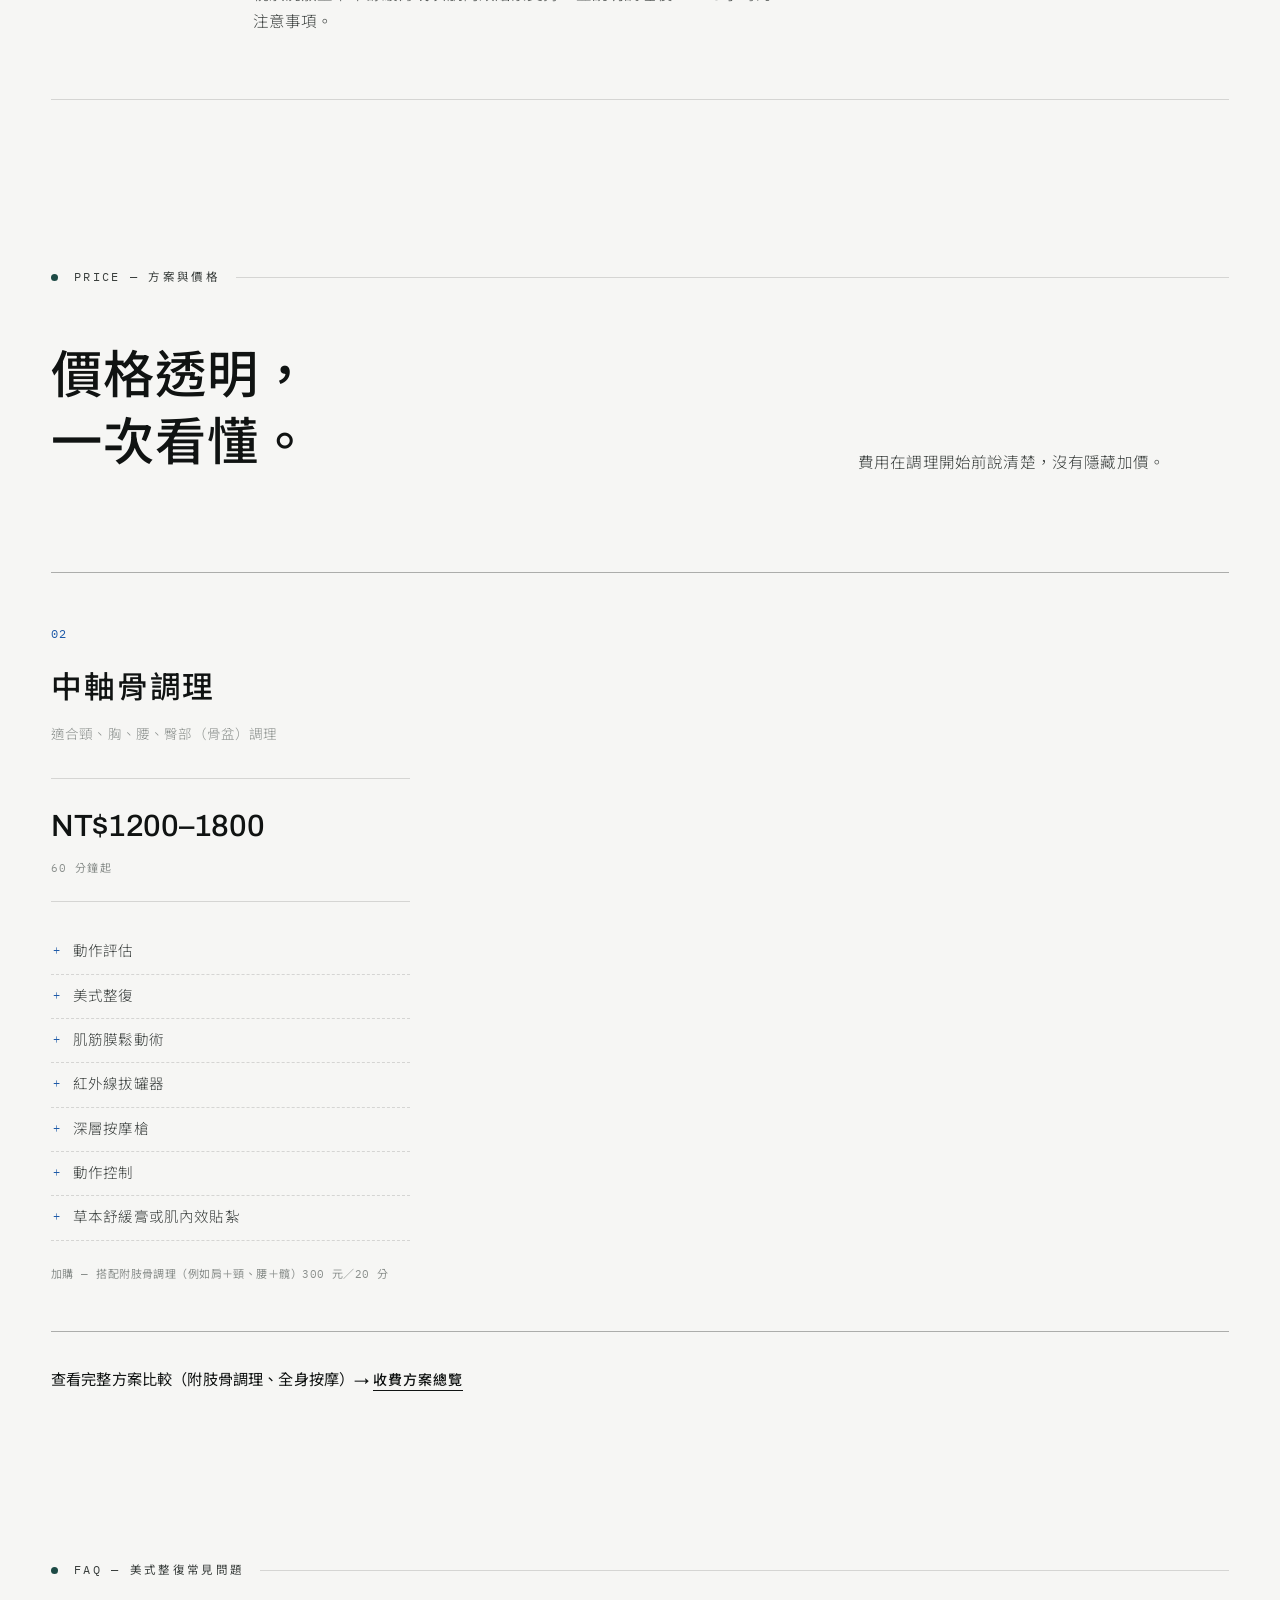
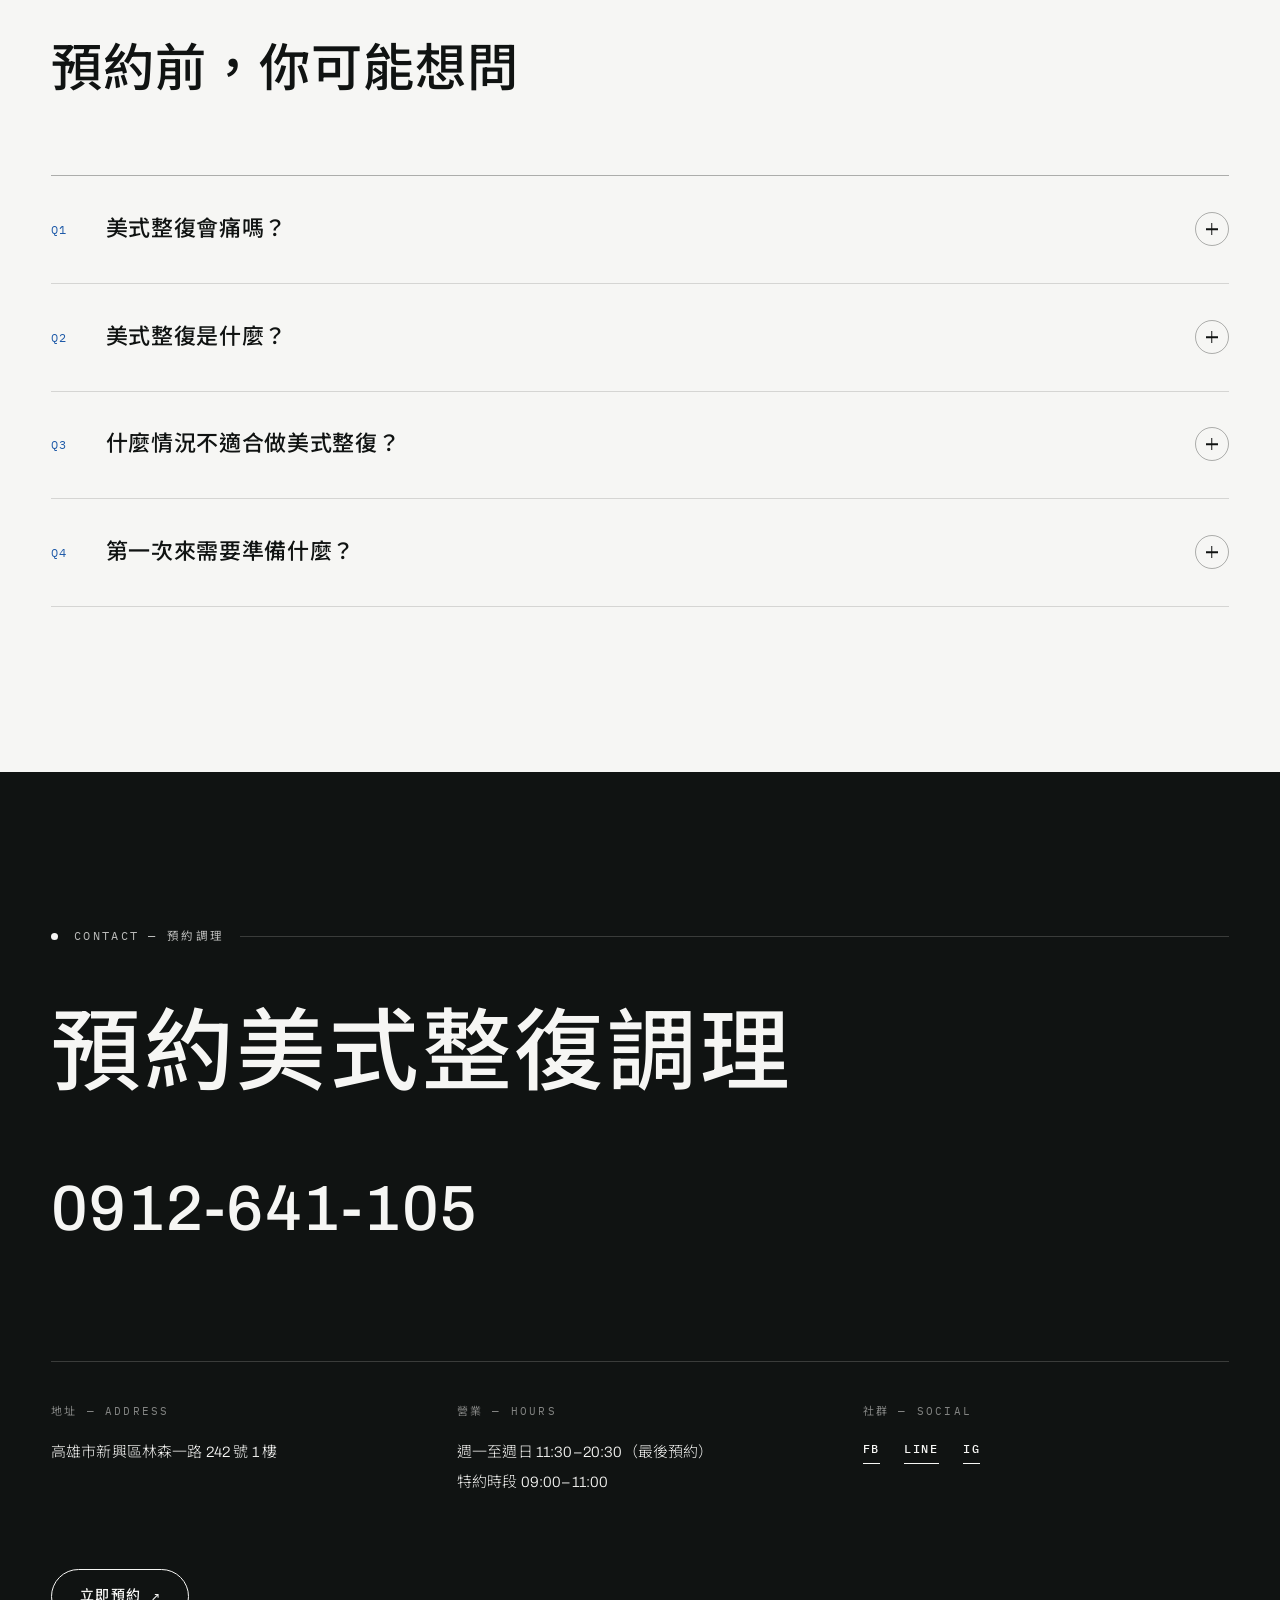
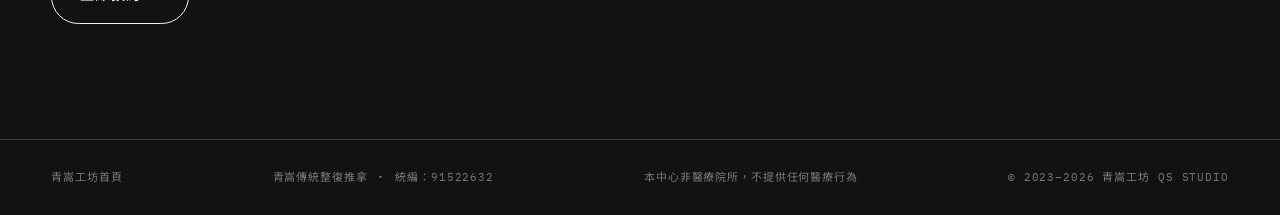
==== commit 52033e5c: "chiropractic: 合規措辭更新（動作評估/課後保養/FAQ重寫）" ====
--- a/services/chiropractic/index.html
+++ b/services/chiropractic/index.html
@@ -15,18 +15,18 @@
 <meta charset="UTF-8">
 <meta name="viewport" content="width=device-width, initial-scale=1.0">
 <title>美式整復｜頸胸腰骨盆調理・60 分鐘 NT$1,200 起 — 高雄新興區｜青嵩工坊</title>
-<meta name="description" content="青嵩工坊美式整復（中軸骨調理）：物理評估＋美式脊骨手法＋肌筋膜鬆動術，針對頸、胸、腰、臀骨盆的 60 分鐘深度調理，NT$1,200 起。高雄新興區林森一路，LINE 預約。">
+<meta name="description" content="青嵩工坊美式整復（中軸骨調理）：動作評估＋美式脊骨手法＋肌筋膜鬆動術，針對頸、胸、腰、臀骨盆的 60 分鐘深度調理，NT$1,200 起。高雄新興區林森一路，LINE 預約。">
 <link rel="canonical" href="https://qsqingshan.com/services/chiropractic/" />
 <meta property="og:type" content="website">
 <meta property="og:site_name" content="青嵩工坊 qs studio">
 <meta property="og:title" content="美式整復｜頸胸腰骨盆調理 — 高雄新興區｜青嵩工坊">
-<meta property="og:description" content="物理評估＋美式脊骨手法＋肌筋膜鬆動術，60 分鐘中軸骨深度調理，NT$1,200 起。高雄新興區，歡迎 LINE 預約。">
+<meta property="og:description" content="動作評估＋美式脊骨手法＋肌筋膜鬆動術，60 分鐘中軸骨深度調理，NT$1,200 起。高雄新興區，歡迎 LINE 預約。">
 <meta property="og:image" content="https://qsqingshan.com/images/treatment-scene.jpg">
 <meta property="og:url" content="https://qsqingshan.com/services/chiropractic/">
 <meta property="og:locale" content="zh_TW">
 <meta name="twitter:card" content="summary_large_image">
 <meta name="twitter:title" content="美式整復｜頸胸腰骨盆調理 — 高雄新興區｜青嵩工坊">
-<meta name="twitter:description" content="物理評估＋美式脊骨手法＋肌筋膜鬆動術，60 分鐘中軸骨深度調理，NT$1,200 起。">
+<meta name="twitter:description" content="動作評估＋美式脊骨手法＋肌筋膜鬆動術，60 分鐘中軸骨深度調理，NT$1,200 起。">
 <meta name="twitter:image" content="https://qsqingshan.com/images/treatment-scene.jpg">
 <link rel="icon" href="data:image/svg+xml,%3Csvg xmlns='http://www.w3.org/2000/svg' viewBox='0 0 32 32'%3E%3Crect width='32' height='32' fill='%23101312'/%3E%3Ccircle cx='16' cy='16' r='6' fill='none' stroke='%23f6f6f4' stroke-width='1.5'/%3E%3C/svg%3E">
 <link rel="preconnect" href="https://fonts.googleapis.com">
@@ -68,7 +68,7 @@
   "@type": "Service",
   "name": "美式整復・中軸骨調理",
   "serviceType": "美式整復（中軸骨調理）",
-  "description": "針對頸、胸、腰、臀部（骨盆）的 60 分鐘深度調理：物理評估、美式整復手法、肌筋膜鬆動術，搭配紅外線拔罐器與深層按摩槍，並以動作控制訓練延續效果。",
+  "description": "針對頸、胸、腰、臀部（骨盆）的 60 分鐘深度調理：動作評估、美式整復手法、肌筋膜鬆動術，搭配紅外線拔罐器與深層按摩槍，並以動作控制訓練延續效果。",
   "url": "https://qsqingshan.com/services/chiropractic/",
   "areaServed": { "@type": "City", "name": "高雄市" },
   "provider": {
@@ -104,15 +104,15 @@
       "name": "美式整復會痛嗎？",
       "acceptedAnswer": {
         "@type": "Answer",
-        "text": "多數人在調理過程中只會感到關節鬆開的聲響與釋放感，並不是疼痛。整復師會先經過物理評估確認狀況，手法力道也會依每個人的身體回饋即時調整。"
+        "text": "多數人在調理過程中只會感到關節鬆開的聲響與釋放感，並不是疼痛。整復師會先經過動作評估確認狀況，手法力道也會依每個人的身體回饋即時調整。"
       }
     },
     {
       "@type": "Question",
-      "name": "美式整復跟傳統整復推拿有什麼不同？",
+      "name": "美式整復是什麼？",
       "acceptedAnswer": {
         "@type": "Answer",
-        "text": "傳統整復推拿多以大面積的推、拿、按、揉放鬆軟組織；美式整復則以評估為核心，針對特定關節施以快速、精準、小幅度的調整手法。青嵩工坊的做法是兩者結合：先以美式整復校準關節，再用肌筋膜鬆動術處理周邊軟組織。"
+        "text": "美式整復源自美式脊骨手法，以評估為核心：先透過觸診與動作檢測，找到活動不順的關節節段，再施以快速、精準、小幅度的調整手法。青嵩工坊的做法是結合中式推拿的放鬆手法與美式整復的評估調整——先讓關節動得順，再用肌筋膜鬆動術照顧周邊軟組織。"
       }
     },
     {
@@ -128,13 +128,12 @@
       "name": "第一次來需要準備什麼？",
       "acceptedAnswer": {
         "@type": "Answer",
-        "text": "穿著寬鬆、方便活動的衣物即可，不用刻意空腹（建議調理前 1～2 小時進食到 6～7 分飽）。第一次會先做完整的物理評估與動作檢測，請預留約 60 分鐘。"
+        "text": "穿著寬鬆、方便活動的衣物即可，不用刻意空腹（建議調理前 1～2 小時進食到 6～7 分飽）。第一次會先做完整的動作評估與檢測，請預留約 60 分鐘。"
       }
     }
   ]
 }
 </script>
-<base target="_blank">
 </head>
 
 <body>
@@ -159,7 +158,8 @@
     </button>
   </div>
 </header>
-<!-- 手機版全屏選單（script.js 需要此元素） -->
+
+<!-- 手機版全屏選單（script.js 的 initShell 需要此元素，缺少會導致全站互動失效） -->
 <div class="mobile-menu" id="mobileMenu" aria-hidden="true">
   <nav class="mobile-nav">
     <a href="/#philosophy"><em>01</em>調理理念</a>
@@ -173,6 +173,7 @@
     <p><a href="tel:+886912641105">0912-641-105</a></p>
   </div>
 </div>
+
 <!-- 注意：本頁刻意不使用 id="site-content"，避免後台 /api/content 覆寫 -->
 <main>
 
@@ -192,10 +193,10 @@
         <div class="hero-copy">
           <h1 class="hero-title">
             <span class="line reveal">美式整復，</span>
-            <span class="line reveal">讓身體的<i class="dot-accent">中軸</i>重新校準。</span>
+            <span class="line reveal">讓身體的<i class="dot-accent">中軸</i>動得順暢。</span>
           </h1>
           <p class="hero-lede reveal">
-            針對頸、胸、腰、臀（骨盆）的 60 分鐘深度調理——先以物理評估找到緊繃的根源，透過美式整復手法精準調整關節，再用肌筋膜鬆動術釋放周邊軟組織，最後以動作控制把效果留住。高雄新興區，NT$1,200 起。
+            針對頸、胸、腰、臀（骨盆）的 60 分鐘深度調理——先以動作評估找到緊繃的根源，透過美式整復手法精準調整關節，再用肌筋膜鬆動術釋放周邊軟組織，最後以動作控制把效果留住。高雄新興區，NT$1,200 起。
           </p>
           <div class="hero-actions reveal">
             <a href="https://lin.ee/89dvdlm" target="_blank" rel="noopener" class="btn-pill">預約體驗<span class="arrow">↗</span></a>
@@ -204,7 +205,7 @@
         </div>
         <figure class="hero-figure reveal">
           <img src="/images/treatment-scene.jpg" alt="青嵩工坊整復師為客戶進行美式整復中軸骨調理" loading="eager">
-          <figcaption class="mono-cap">FIG.01 — ADJUST・校準</figcaption>
+          <figcaption class="mono-cap">FIG.01 — ADJUST・調整</figcaption>
         </figure>
       </div>
     </div>
@@ -230,7 +231,7 @@
           <span class="principle-idx">01</span>
           <div class="principle-body">
             <h3><span>評估</span><span class="principle-en">ASSESS</span></h3>
-            <p>每次調理從物理評估開始：姿勢觀察、觸診、關節活動度與動作模式檢測，確認問題的節段與方向，再決定調整策略——不是哪裡痠就按哪裡。</p>
+            <p>每次調理從動作評估開始：姿勢觀察、觸診、關節活動度與動作模式檢測，確認問題的節段與方向，再決定調整策略——不是哪裡痠就按哪裡。</p>
           </div>
         </article>
         <article class="principle reveal">
@@ -279,8 +280,8 @@
           <p>久坐下背僵硬、起身要「熱機」一下才直得起來，或彎腰、轉身時覺得卡卡的。</p>
         </div>
         <div class="fit-cell">
-          <h3>骨盆歪斜感・長短腳感</h3>
-          <p>褲頭一邊高一邊低、翹腳成癮、站久單側腰痠——骨盆與薦髂關節的活動度值得檢查。</p>
+          <h3>感覺骨盆一高一低</h3>
+          <p>褲頭一邊高一邊低、翹腳成癮、站久單側腰痠——骨盆周圍的緊繃與活動狀態值得評估。</p>
         </div>
         <div class="fit-cell">
           <h3>運動表現卡卡</h3>
@@ -308,7 +309,7 @@
         <article class="principle reveal">
           <span class="principle-idx">01</span>
           <div class="principle-body">
-            <h3><span>物理評估</span><span class="principle-en">ASSESSMENT</span></h3>
+            <h3><span>動作評估</span><span class="principle-en">ASSESSMENT</span></h3>
             <p>問診了解生活型態與困擾，搭配姿勢觀察、觸診與動作檢測，確認本次調理的目標節段。（第一次來會做得更完整）</p>
           </div>
         </article>
@@ -316,7 +317,7 @@
           <span class="principle-idx">02</span>
           <div class="principle-body">
             <h3><span>美式整復</span><span class="principle-en">ADJUSTMENT</span></h3>
-            <p>針對評估出的關節節段施以精準調整手法，恢復關節活動度。</p>
+            <p>針對評估出的關節節段施以精準調整手法，讓卡住的關節重新動得順暢。</p>
           </div>
         </article>
         <article class="principle reveal">
@@ -336,8 +337,8 @@
         <article class="principle reveal">
           <span class="principle-idx">05</span>
           <div class="principle-body">
-            <h3><span>收尾照護</span><span class="principle-en">CARE</span></h3>
-            <p>視狀況敷上草藥膏或以肌內效貼紮支持，並說明調理後 24–48 小時的注意事項。</p>
+            <h3><span>課後保養</span><span class="principle-en">CARE</span></h3>
+            <p>視狀況敷上草本舒緩膏或以肌內效貼紮支持，並說明調理後 24–48 小時的注意事項。</p>
           </div>
         </article>
       </div>
@@ -369,13 +370,13 @@
             <span class="price-note">60 分鐘起</span>
           </div>
           <ul class="plan-list">
-            <li>物理評估</li>
+            <li>動作評估</li>
             <li>美式整復</li>
             <li>肌筋膜鬆動術</li>
             <li>紅外線拔罐器</li>
             <li>深層按摩槍</li>
             <li>動作控制</li>
-            <li>草藥膏或肌內效貼紮</li>
+            <li>草本舒緩膏或肌內效貼紮</li>
           </ul>
           <p class="plan-addon">加購 — 搭配附肢骨調理（例如肩＋頸、腰＋髖）300 元／20 分</p>
         </article>
@@ -402,17 +403,17 @@
             <span class="acc-icon" aria-hidden="true"></span>
           </button>
           <div class="acc-body">
-            <p>多數人在調理過程中只會感到關節鬆開的聲響與釋放感，並不是疼痛。整復師會先經過物理評估確認狀況，手法力道也會依每個人的身體回饋即時調整。</p>
+            <p>多數人在調理過程中只會感到關節鬆開的聲響與釋放感，並不是疼痛。整復師會先經過動作評估確認狀況，手法力道也會依每個人的身體回饋即時調整。</p>
           </div>
         </div>
         <div class="acc-item reveal">
           <button class="acc-head" aria-expanded="false">
             <span class="acc-idx">Q2</span>
-            <span class="acc-q">美式整復跟傳統整復推拿有什麼不同？</span>
+            <span class="acc-q">美式整復是什麼？</span>
             <span class="acc-icon" aria-hidden="true"></span>
           </button>
           <div class="acc-body">
-            <p>傳統整復推拿多以大面積的推、拿、按、揉放鬆軟組織；美式整復則以評估為核心，針對特定關節施以快速、精準、小幅度的調整手法。青嵩工坊的做法是兩者結合：先以美式整復校準關節，再用肌筋膜鬆動術處理周邊軟組織。</p>
+            <p>美式整復源自美式脊骨手法，以評估為核心：先透過觸診與動作檢測，找到活動不順的關節節段，再施以快速、精準、小幅度的調整手法。青嵩工坊的做法是結合中式推拿的放鬆手法與美式整復的評估調整——先讓關節動得順，再用肌筋膜鬆動術照顧周邊軟組織。</p>
           </div>
         </div>
         <div class="acc-item reveal">
@@ -432,7 +433,7 @@
             <span class="acc-icon" aria-hidden="true"></span>
           </button>
           <div class="acc-body">
-            <p>穿著寬鬆、方便活動的衣物即可，不用刻意空腹（建議調理前 1～2 小時進食到 6～7 分飽）。第一次會先做完整的物理評估與動作檢測，請預留約 60 分鐘。</p>
+            <p>穿著寬鬆、方便活動的衣物即可，不用刻意空腹（建議調理前 1～2 小時進食到 6～7 分飽）。第一次會先做完整的動作評估與檢測，請預留約 60 分鐘。</p>
           </div>
         </div>
       </div>
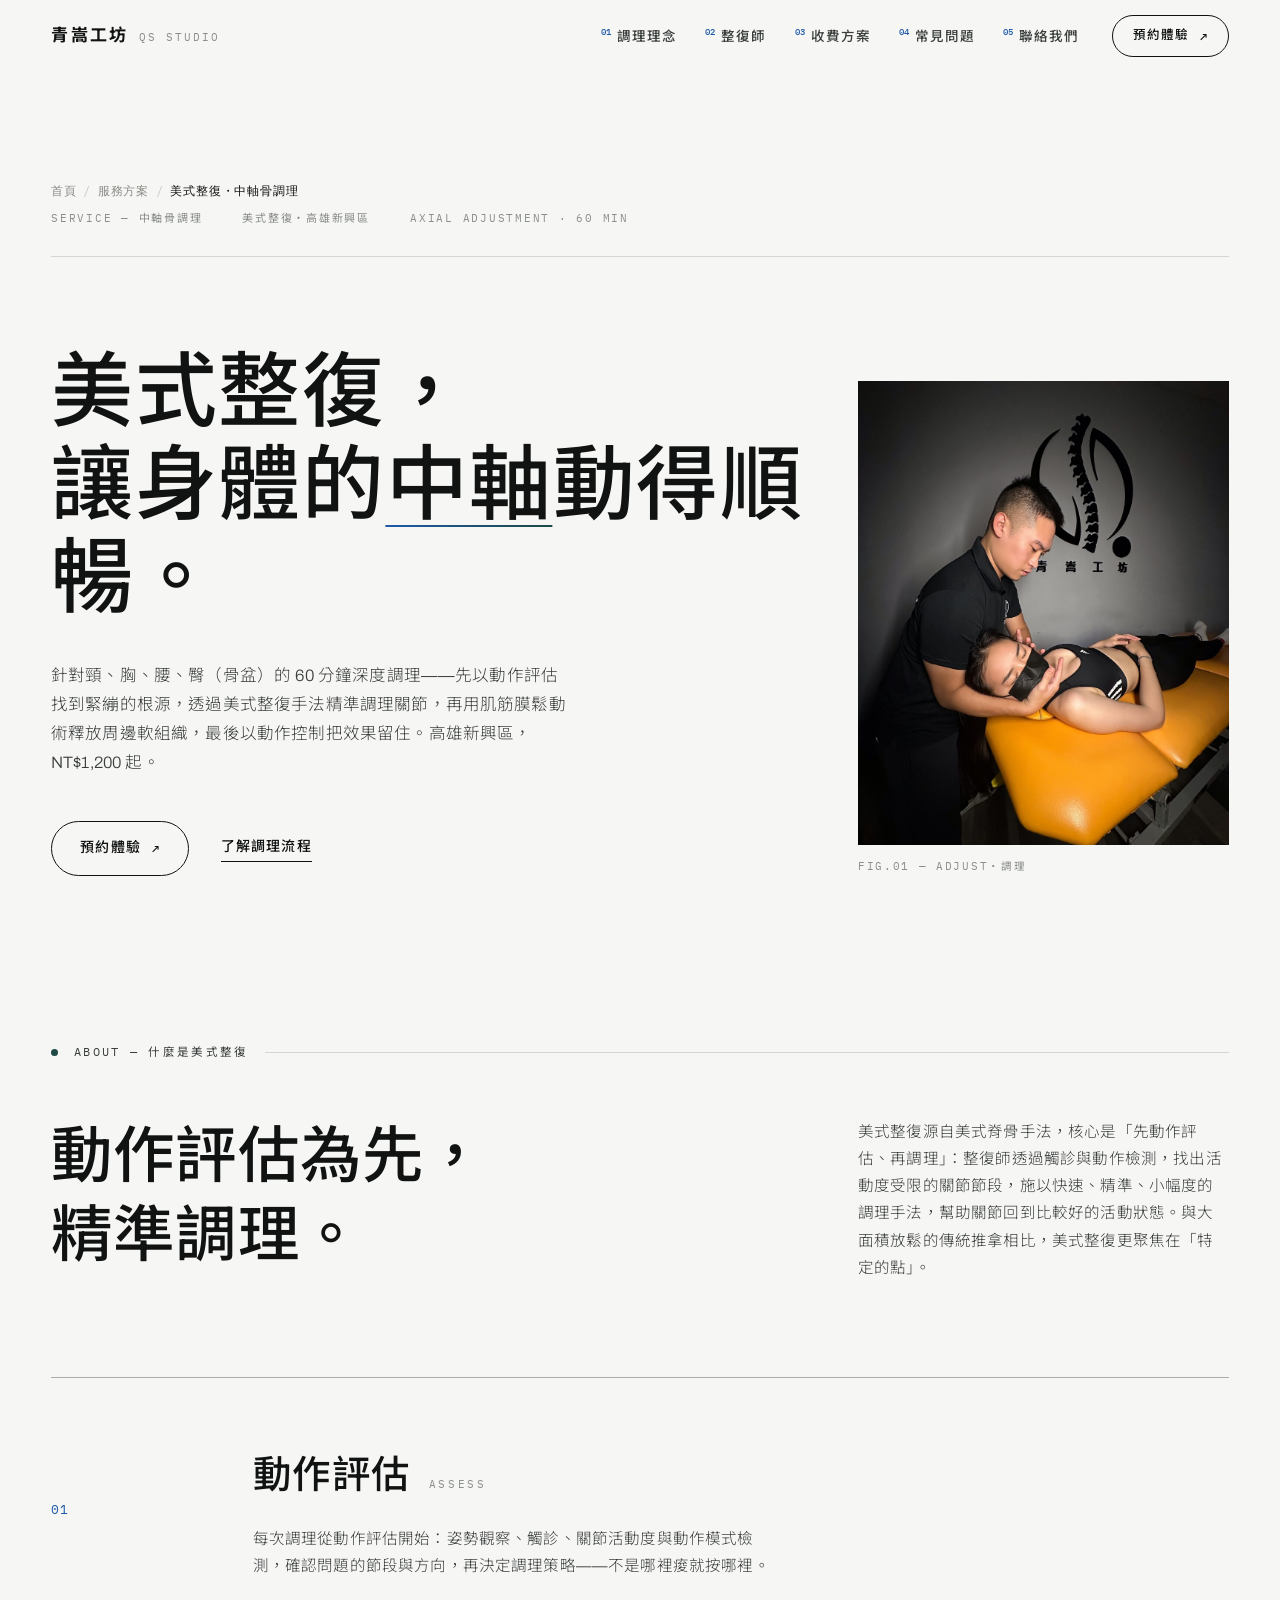
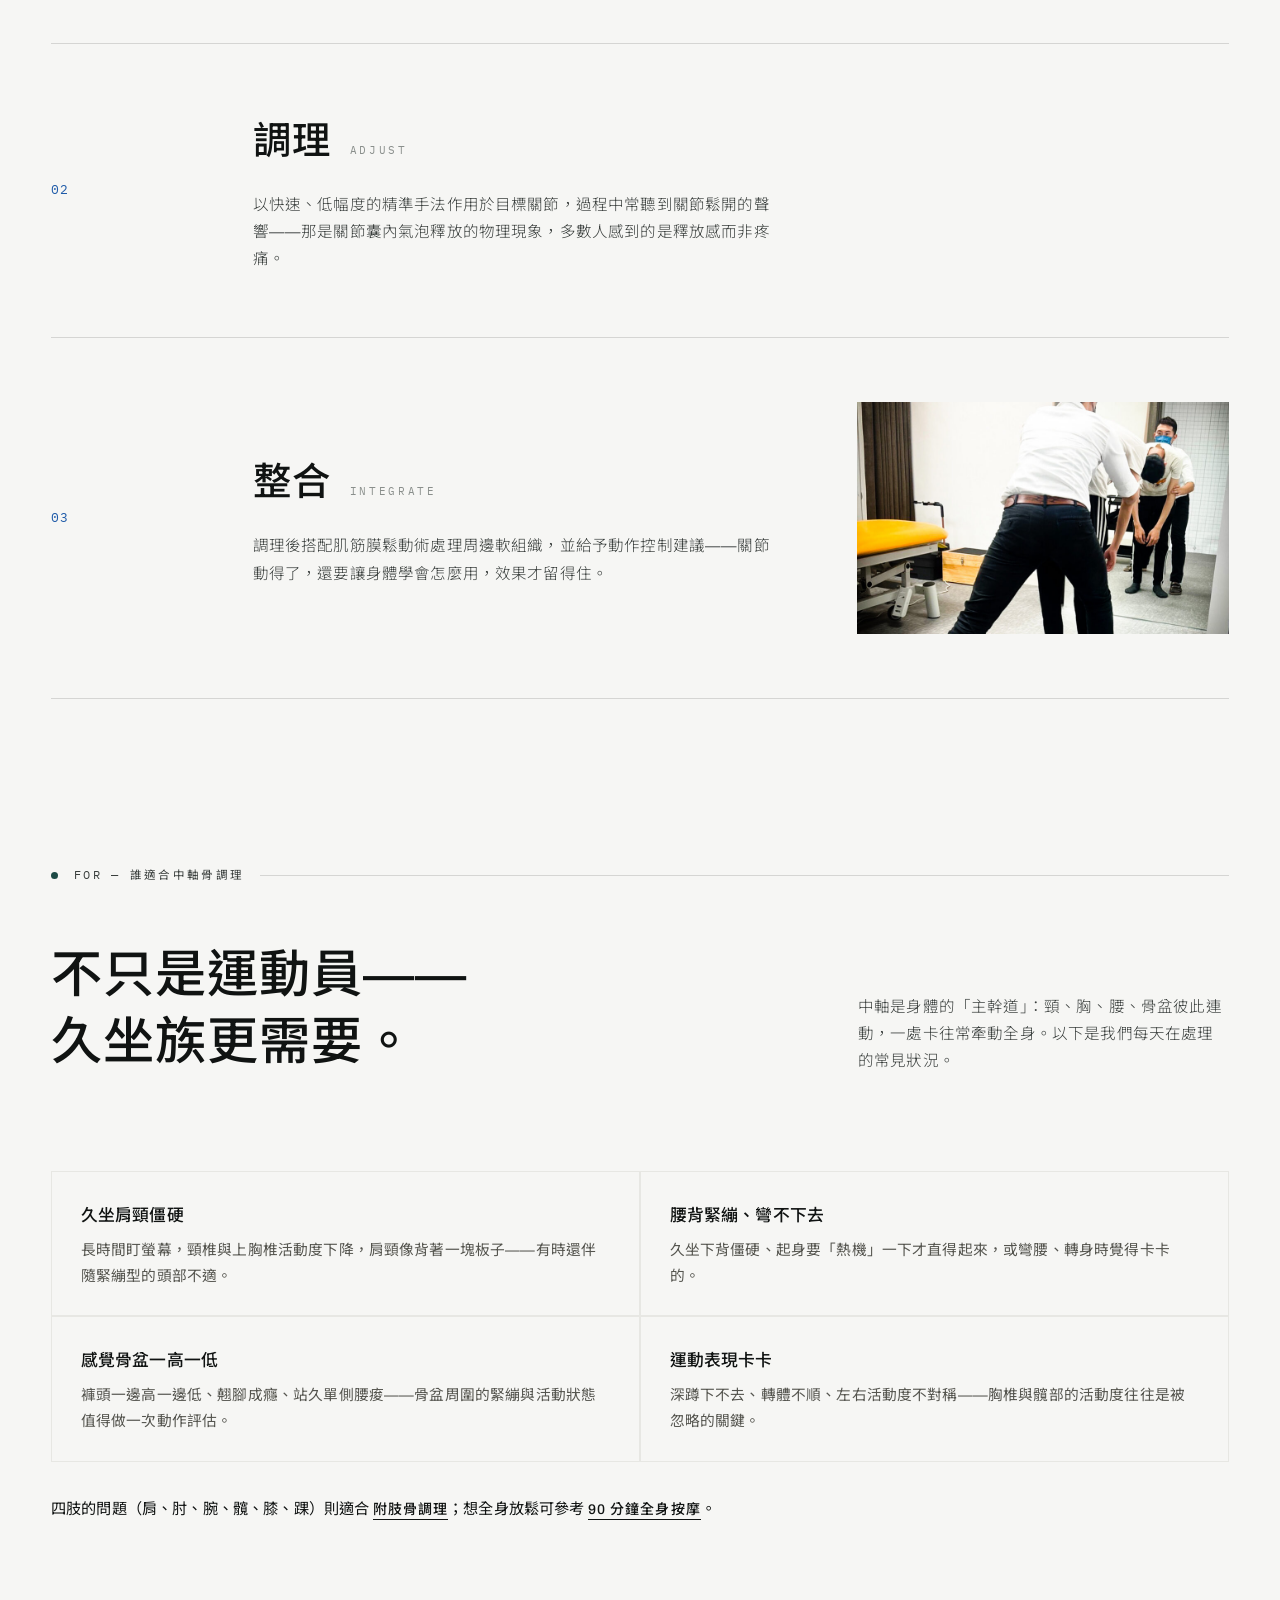
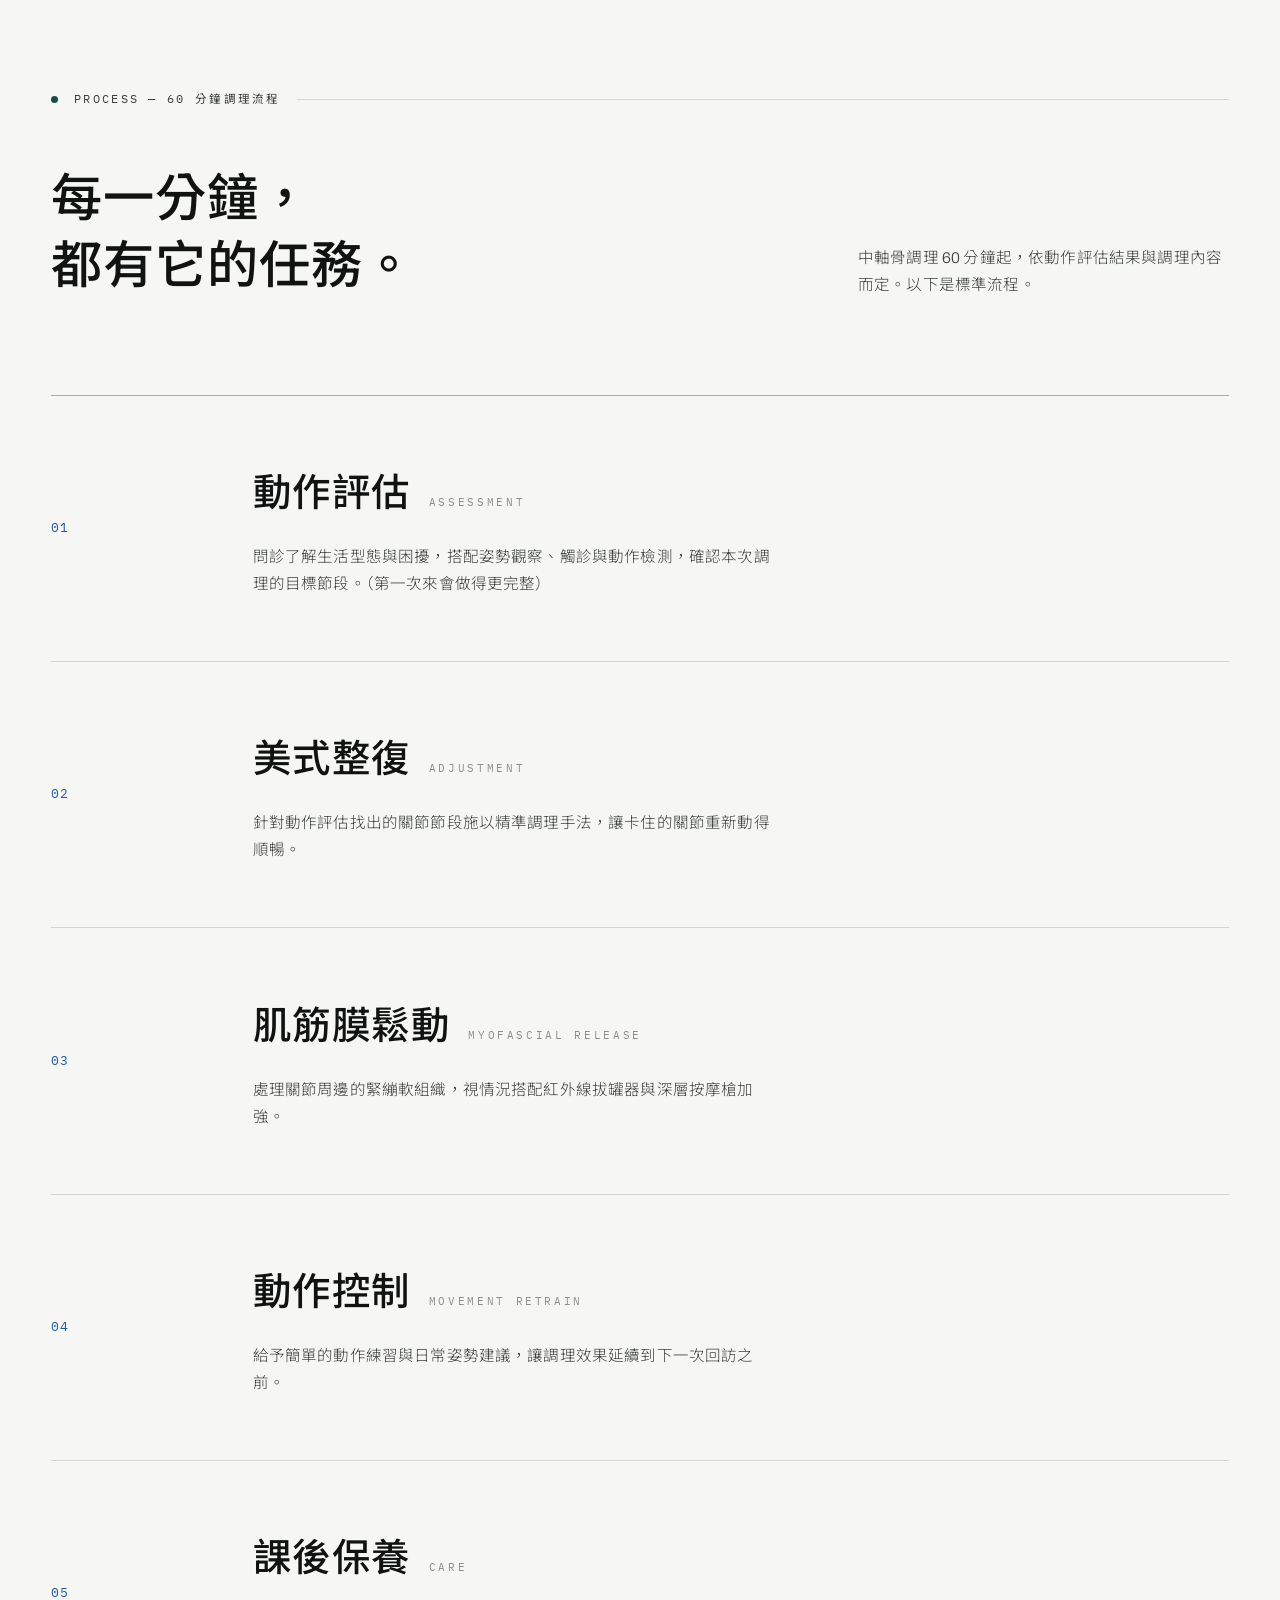
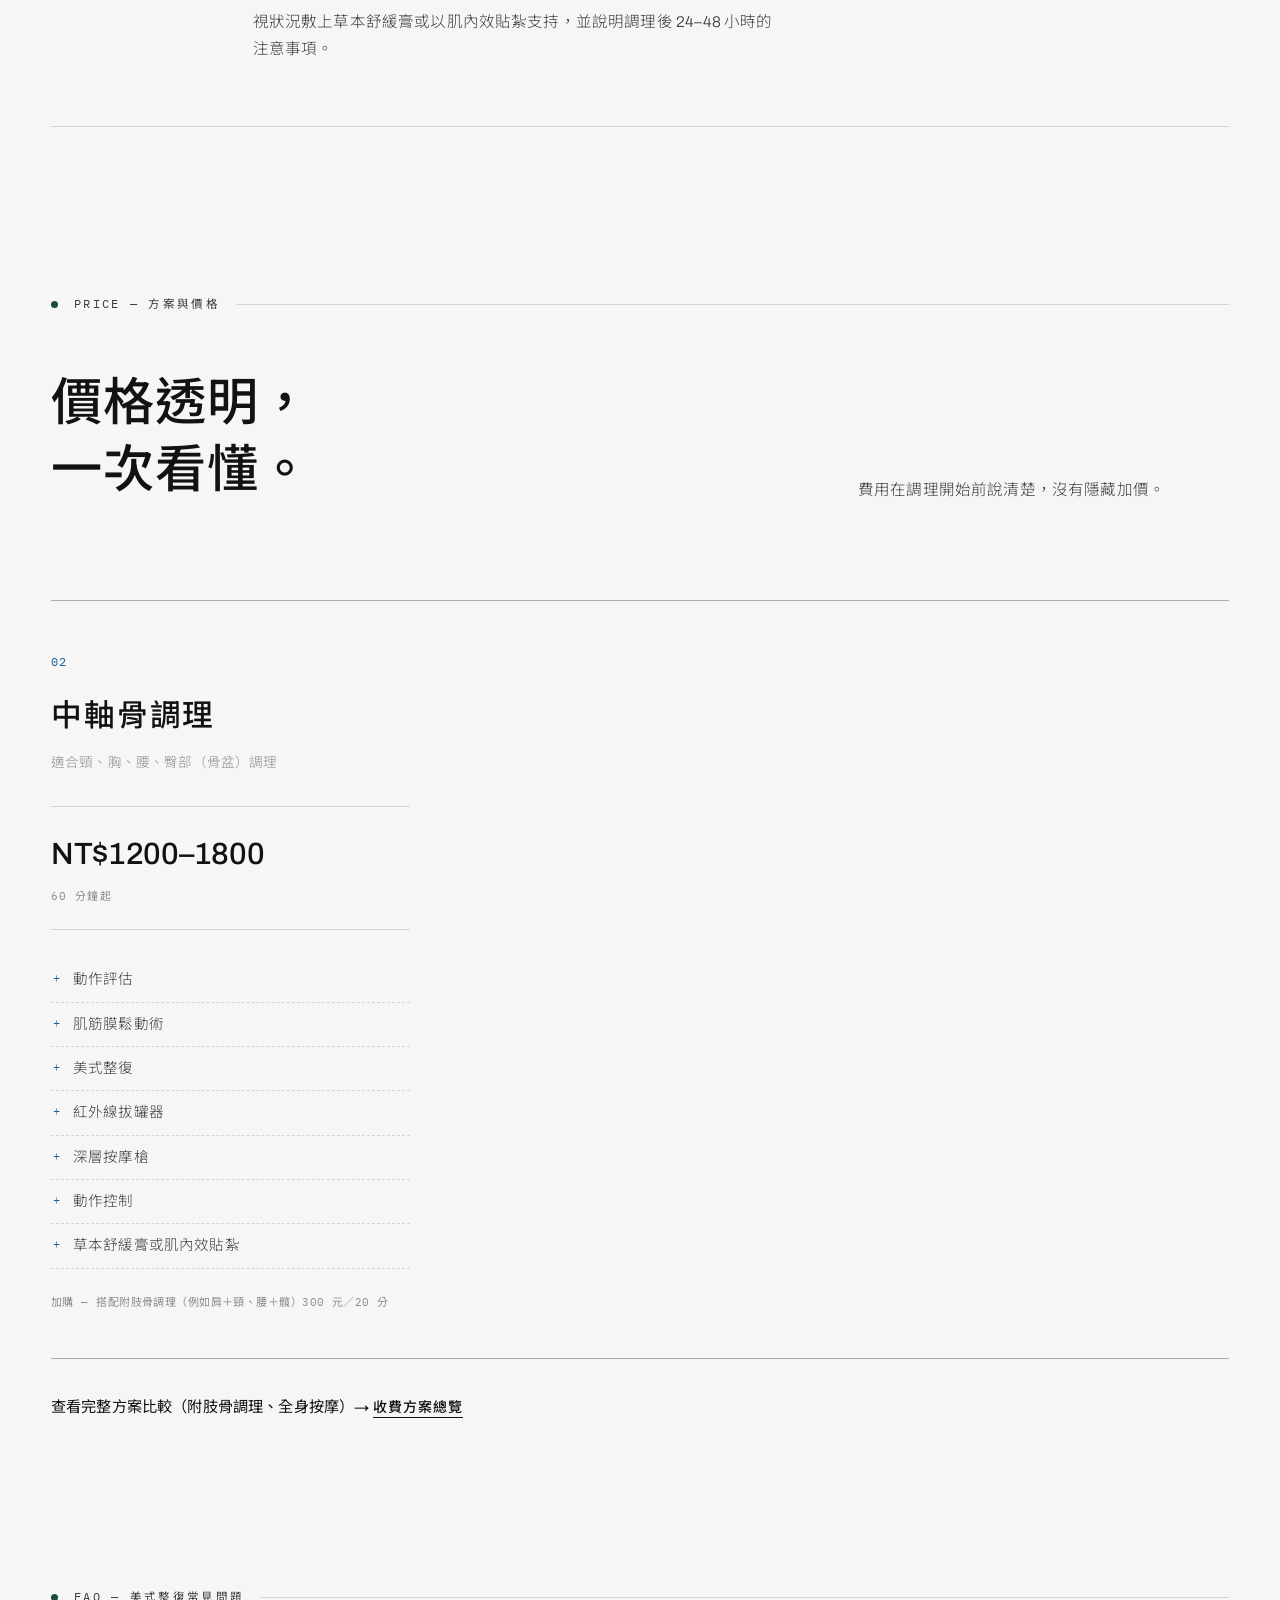
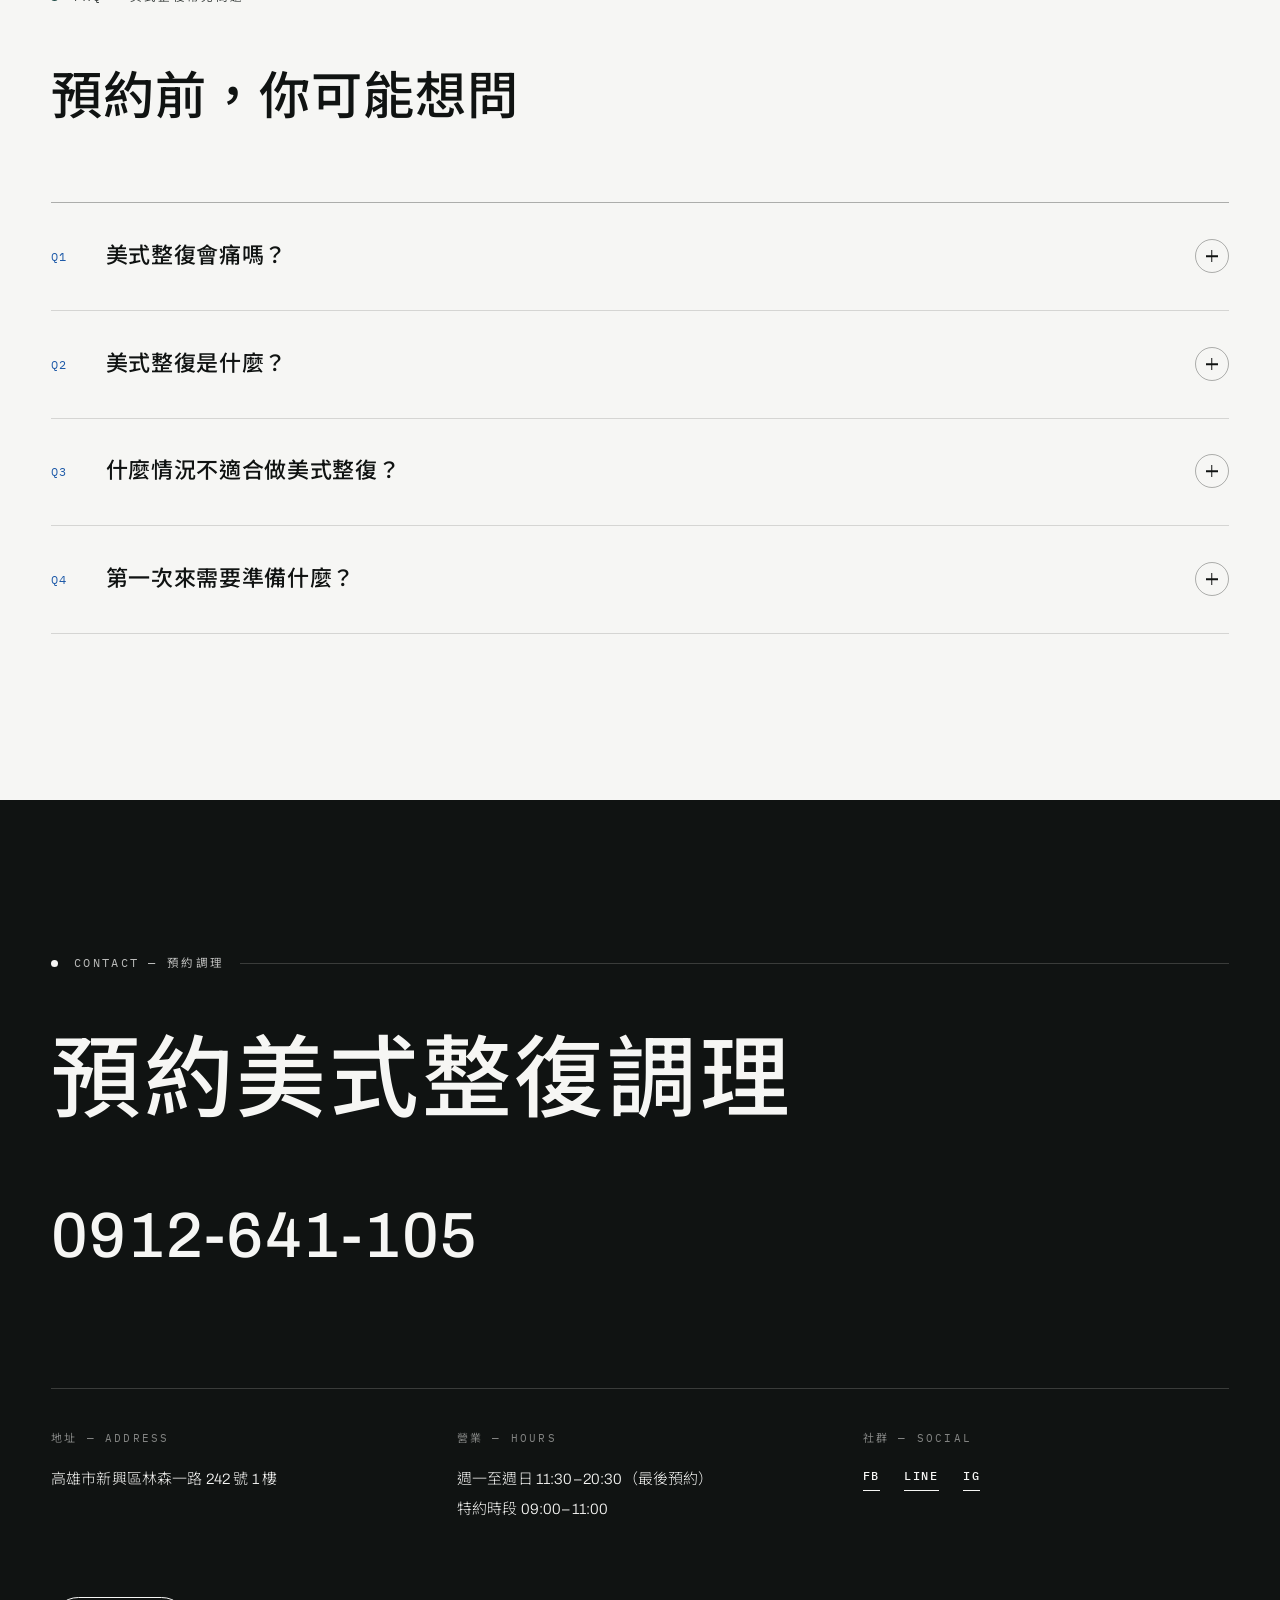
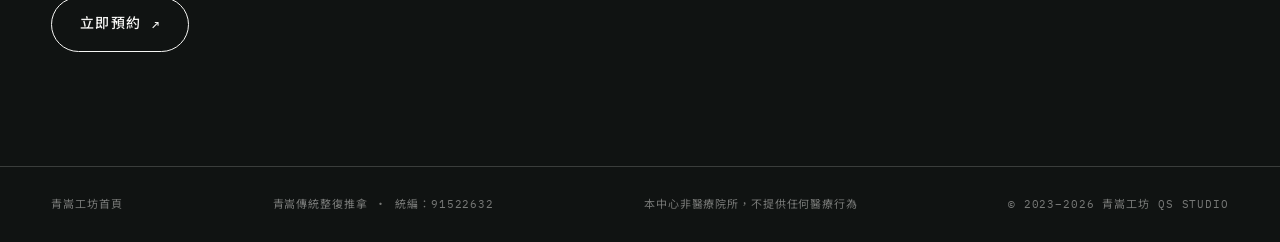
==== commit 97f9ca7a: "chiropractic: wording update + item order swap" ====
--- a/services/chiropractic/index.html
+++ b/services/chiropractic/index.html
@@ -68,7 +68,7 @@
   "@type": "Service",
   "name": "美式整復・中軸骨調理",
   "serviceType": "美式整復（中軸骨調理）",
-  "description": "針對頸、胸、腰、臀部（骨盆）的 60 分鐘深度調理：動作評估、美式整復手法、肌筋膜鬆動術，搭配紅外線拔罐器與深層按摩槍，並以動作控制訓練延續效果。",
+  "description": "針對頸、胸、腰、臀部（骨盆）的 60 分鐘深度調理：動作評估、肌筋膜鬆動術、美式整復手法，搭配紅外線拔罐器與深層按摩槍，並以動作控制訓練延續效果。",
   "url": "https://qsqingshan.com/services/chiropractic/",
   "areaServed": { "@type": "City", "name": "高雄市" },
   "provider": {
@@ -88,7 +88,7 @@
     "@type": "Offer",
     "priceCurrency": "TWD",
     "price": "1200",
-    "description": "60 分鐘起 NT$1,200–1,800，依評估與調理內容調整"
+    "description": "60 分鐘起 NT$1,200–1,800，依動作評估與調理內容而定"
   }
 }
 </script>
@@ -112,7 +112,7 @@
       "name": "美式整復是什麼？",
       "acceptedAnswer": {
         "@type": "Answer",
-        "text": "美式整復源自美式脊骨手法，以評估為核心：先透過觸診與動作檢測，找到活動不順的關節節段，再施以快速、精準、小幅度的調整手法。青嵩工坊的做法是結合中式推拿的放鬆手法與美式整復的評估調整——先讓關節動得順，再用肌筋膜鬆動術照顧周邊軟組織。"
+        "text": "美式整復源自美式脊骨手法，以動作評估為核心：先透過觸診與動作檢測，找到活動不順的關節節段，再施以快速、精準、小幅度的調理手法。青嵩工坊的做法是結合中式推拿的放鬆手法與美式整復的精準調理——先讓關節動得順，再用肌筋膜鬆動術照顧周邊軟組織。"
       }
     },
     {
@@ -196,7 +196,7 @@
             <span class="line reveal">讓身體的<i class="dot-accent">中軸</i>動得順暢。</span>
           </h1>
           <p class="hero-lede reveal">
-            針對頸、胸、腰、臀（骨盆）的 60 分鐘深度調理——先以動作評估找到緊繃的根源，透過美式整復手法精準調整關節，再用肌筋膜鬆動術釋放周邊軟組織，最後以動作控制把效果留住。高雄新興區，NT$1,200 起。
+            針對頸、胸、腰、臀（骨盆）的 60 分鐘深度調理——先以動作評估找到緊繃的根源，透過美式整復手法精準調理關節，再用肌筋膜鬆動術釋放周邊軟組織，最後以動作控制把效果留住。高雄新興區，NT$1,200 起。
           </p>
           <div class="hero-actions reveal">
             <a href="https://lin.ee/89dvdlm" target="_blank" rel="noopener" class="btn-pill">預約體驗<span class="arrow">↗</span></a>
@@ -205,7 +205,7 @@
         </div>
         <figure class="hero-figure reveal">
           <img src="/images/treatment-scene.jpg" alt="青嵩工坊整復師為客戶進行美式整復中軸骨調理" loading="eager">
-          <figcaption class="mono-cap">FIG.01 — ADJUST・調整</figcaption>
+          <figcaption class="mono-cap">FIG.01 — ADJUST・調理</figcaption>
         </figure>
       </div>
     </div>
@@ -220,9 +220,9 @@
         <span class="tag-rule"></span>
       </div>
       <div class="statement-grid">
-        <h2 class="statement reveal">評估為先，<br>精準調整。</h2>
+        <h2 class="statement reveal">動作評估為先，<br>精準調理。</h2>
         <p class="statement-note reveal">
-          美式整復源自美式脊骨手法，核心是「先評估、再調整」：整復師透過觸診與動作檢測，找出活動度受限的關節節段，施以快速、精準、小幅度的調整手法，幫助關節回到比較好的活動狀態。與大面積放鬆的傳統推拿相比，美式整復更聚焦在「特定的點」。
+          美式整復源自美式脊骨手法，核心是「先動作評估、再調理」：整復師透過觸診與動作檢測，找出活動度受限的關節節段，施以快速、精準、小幅度的調理手法，幫助關節回到比較好的活動狀態。與大面積放鬆的傳統推拿相比，美式整復更聚焦在「特定的點」。
         </p>
       </div>
 
@@ -230,14 +230,14 @@
         <article class="principle reveal">
           <span class="principle-idx">01</span>
           <div class="principle-body">
-            <h3><span>評估</span><span class="principle-en">ASSESS</span></h3>
-            <p>每次調理從動作評估開始：姿勢觀察、觸診、關節活動度與動作模式檢測，確認問題的節段與方向，再決定調整策略——不是哪裡痠就按哪裡。</p>
+            <h3><span>動作評估</span><span class="principle-en">ASSESS</span></h3>
+            <p>每次調理從動作評估開始：姿勢觀察、觸診、關節活動度與動作模式檢測，確認問題的節段與方向，再決定調理策略——不是哪裡痠就按哪裡。</p>
           </div>
         </article>
         <article class="principle reveal">
           <span class="principle-idx">02</span>
           <div class="principle-body">
-            <h3><span>調整</span><span class="principle-en">ADJUST</span></h3>
+            <h3><span>調理</span><span class="principle-en">ADJUST</span></h3>
             <p>以快速、低幅度的精準手法作用於目標關節，過程中常聽到關節鬆開的聲響——那是關節囊內氣泡釋放的物理現象，多數人感到的是釋放感而非疼痛。</p>
           </div>
         </article>
@@ -245,7 +245,7 @@
           <span class="principle-idx">03</span>
           <div class="principle-body">
             <h3><span>整合</span><span class="principle-en">INTEGRATE</span></h3>
-            <p>調整後搭配肌筋膜鬆動術處理周邊軟組織，並給予動作控制建議——關節動得了，還要讓身體學會怎麼用，效果才留得住。</p>
+            <p>調理後搭配肌筋膜鬆動術處理周邊軟組織，並給予動作控制建議——關節動得了，還要讓身體學會怎麼用，效果才留得住。</p>
           </div>
           <figure class="principle-figure">
             <img src="/images/movement-training.jpg" alt="青嵩工坊整復師帶領動作控制訓練" loading="lazy">
@@ -281,7 +281,7 @@
         </div>
         <div class="fit-cell">
           <h3>感覺骨盆一高一低</h3>
-          <p>褲頭一邊高一邊低、翹腳成癮、站久單側腰痠——骨盆周圍的緊繃與活動狀態值得評估。</p>
+          <p>褲頭一邊高一邊低、翹腳成癮、站久單側腰痠——骨盆周圍的緊繃與活動狀態值得做一次動作評估。</p>
         </div>
         <div class="fit-cell">
           <h3>運動表現卡卡</h3>
@@ -302,7 +302,7 @@
       </div>
       <div class="statement-grid">
         <h2 class="block-title reveal">每一分鐘，<br>都有它的任務。</h2>
-        <p class="statement-note reveal">中軸骨調理 60 分鐘起，依評估結果與調理內容調整。以下是標準流程。</p>
+        <p class="statement-note reveal">中軸骨調理 60 分鐘起，依動作評估結果與調理內容而定。以下是標準流程。</p>
       </div>
 
       <div class="principles">
@@ -317,7 +317,7 @@
           <span class="principle-idx">02</span>
           <div class="principle-body">
             <h3><span>美式整復</span><span class="principle-en">ADJUSTMENT</span></h3>
-            <p>針對評估出的關節節段施以精準調整手法，讓卡住的關節重新動得順暢。</p>
+            <p>針對動作評估找出的關節節段施以精準調理手法，讓卡住的關節重新動得順暢。</p>
           </div>
         </article>
         <article class="principle reveal">
@@ -371,8 +371,8 @@
           </div>
           <ul class="plan-list">
             <li>動作評估</li>
+            <li>肌筋膜鬆動術</li>
             <li>美式整復</li>
-            <li>肌筋膜鬆動術</li>
             <li>紅外線拔罐器</li>
             <li>深層按摩槍</li>
             <li>動作控制</li>
@@ -413,7 +413,7 @@
             <span class="acc-icon" aria-hidden="true"></span>
           </button>
           <div class="acc-body">
-            <p>美式整復源自美式脊骨手法，以評估為核心：先透過觸診與動作檢測，找到活動不順的關節節段，再施以快速、精準、小幅度的調整手法。青嵩工坊的做法是結合中式推拿的放鬆手法與美式整復的評估調整——先讓關節動得順，再用肌筋膜鬆動術照顧周邊軟組織。</p>
+            <p>美式整復源自美式脊骨手法，以動作評估為核心：先透過觸診與動作檢測，找到活動不順的關節節段，再施以快速、精準、小幅度的調理手法。青嵩工坊的做法是結合中式推拿的放鬆手法與美式整復的精準調理——先讓關節動得順，再用肌筋膜鬆動術照顧周邊軟組織。</p>
           </div>
         </div>
         <div class="acc-item reveal">
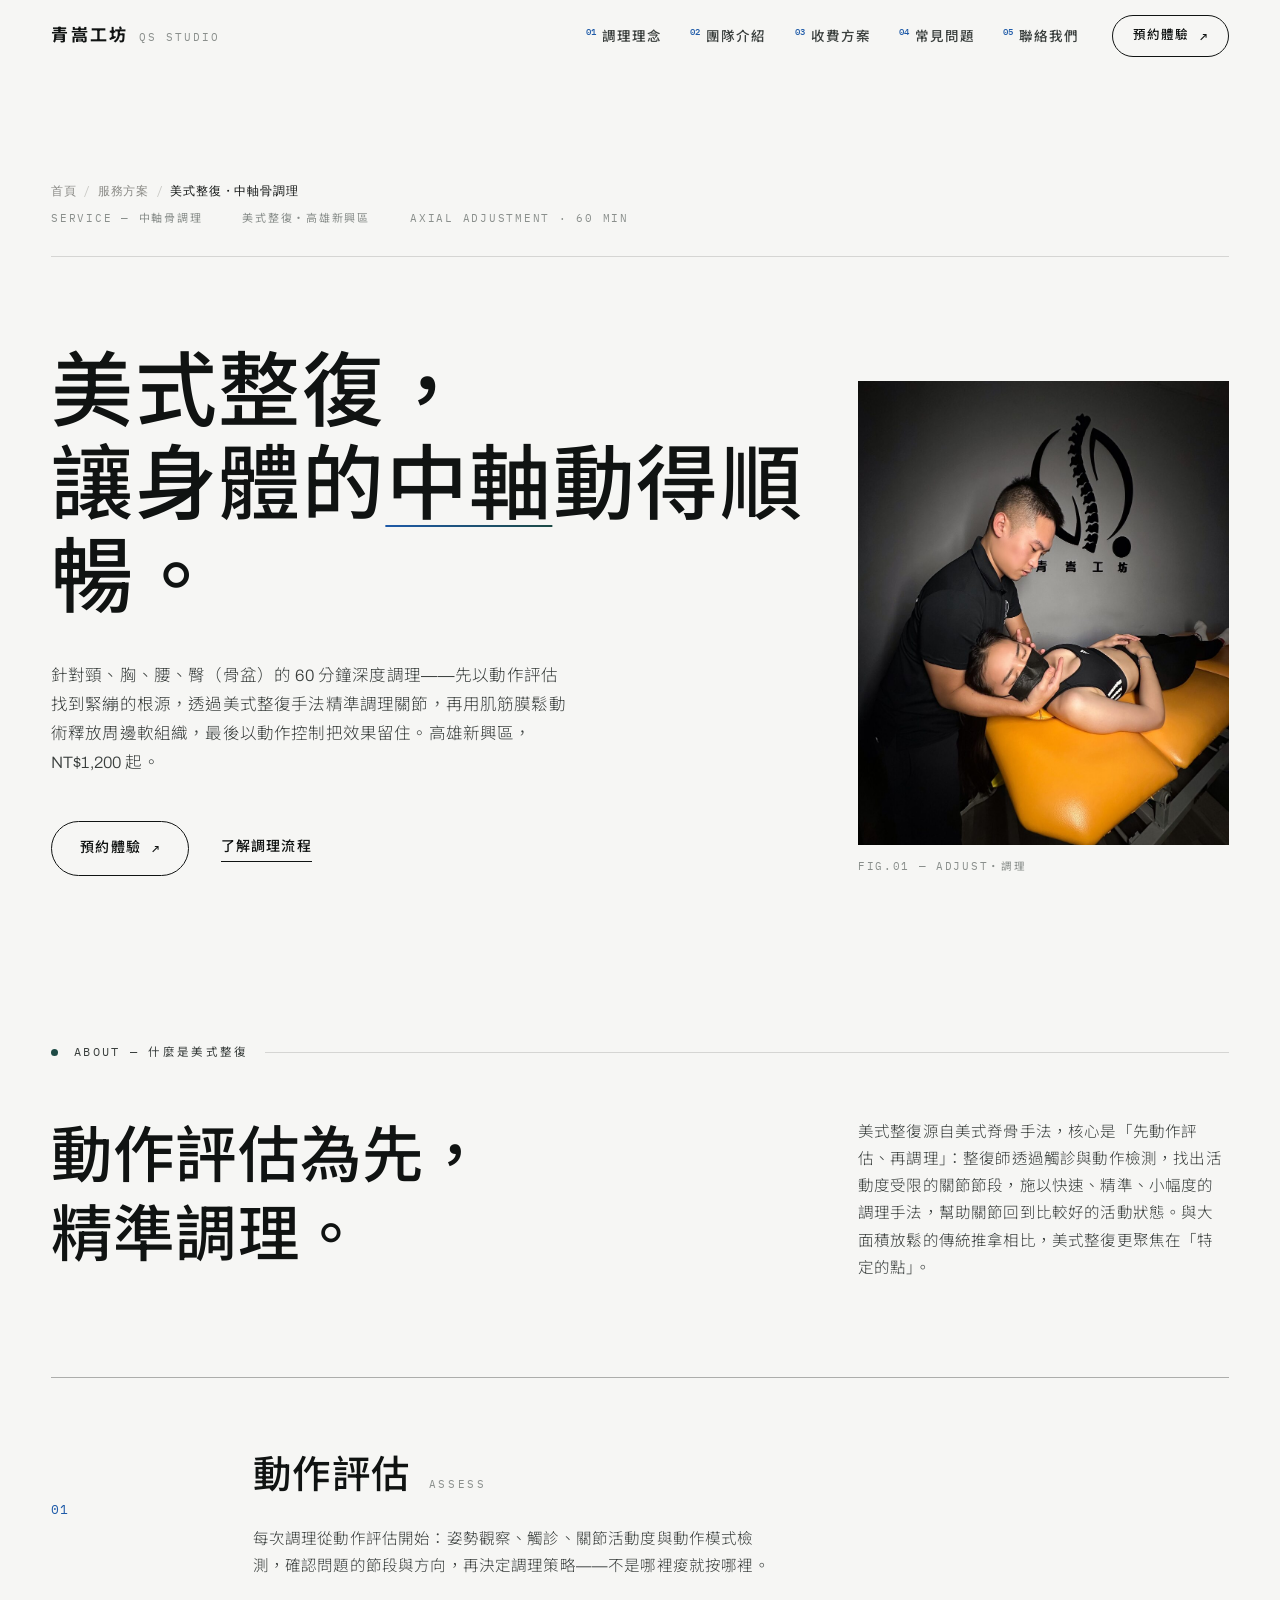
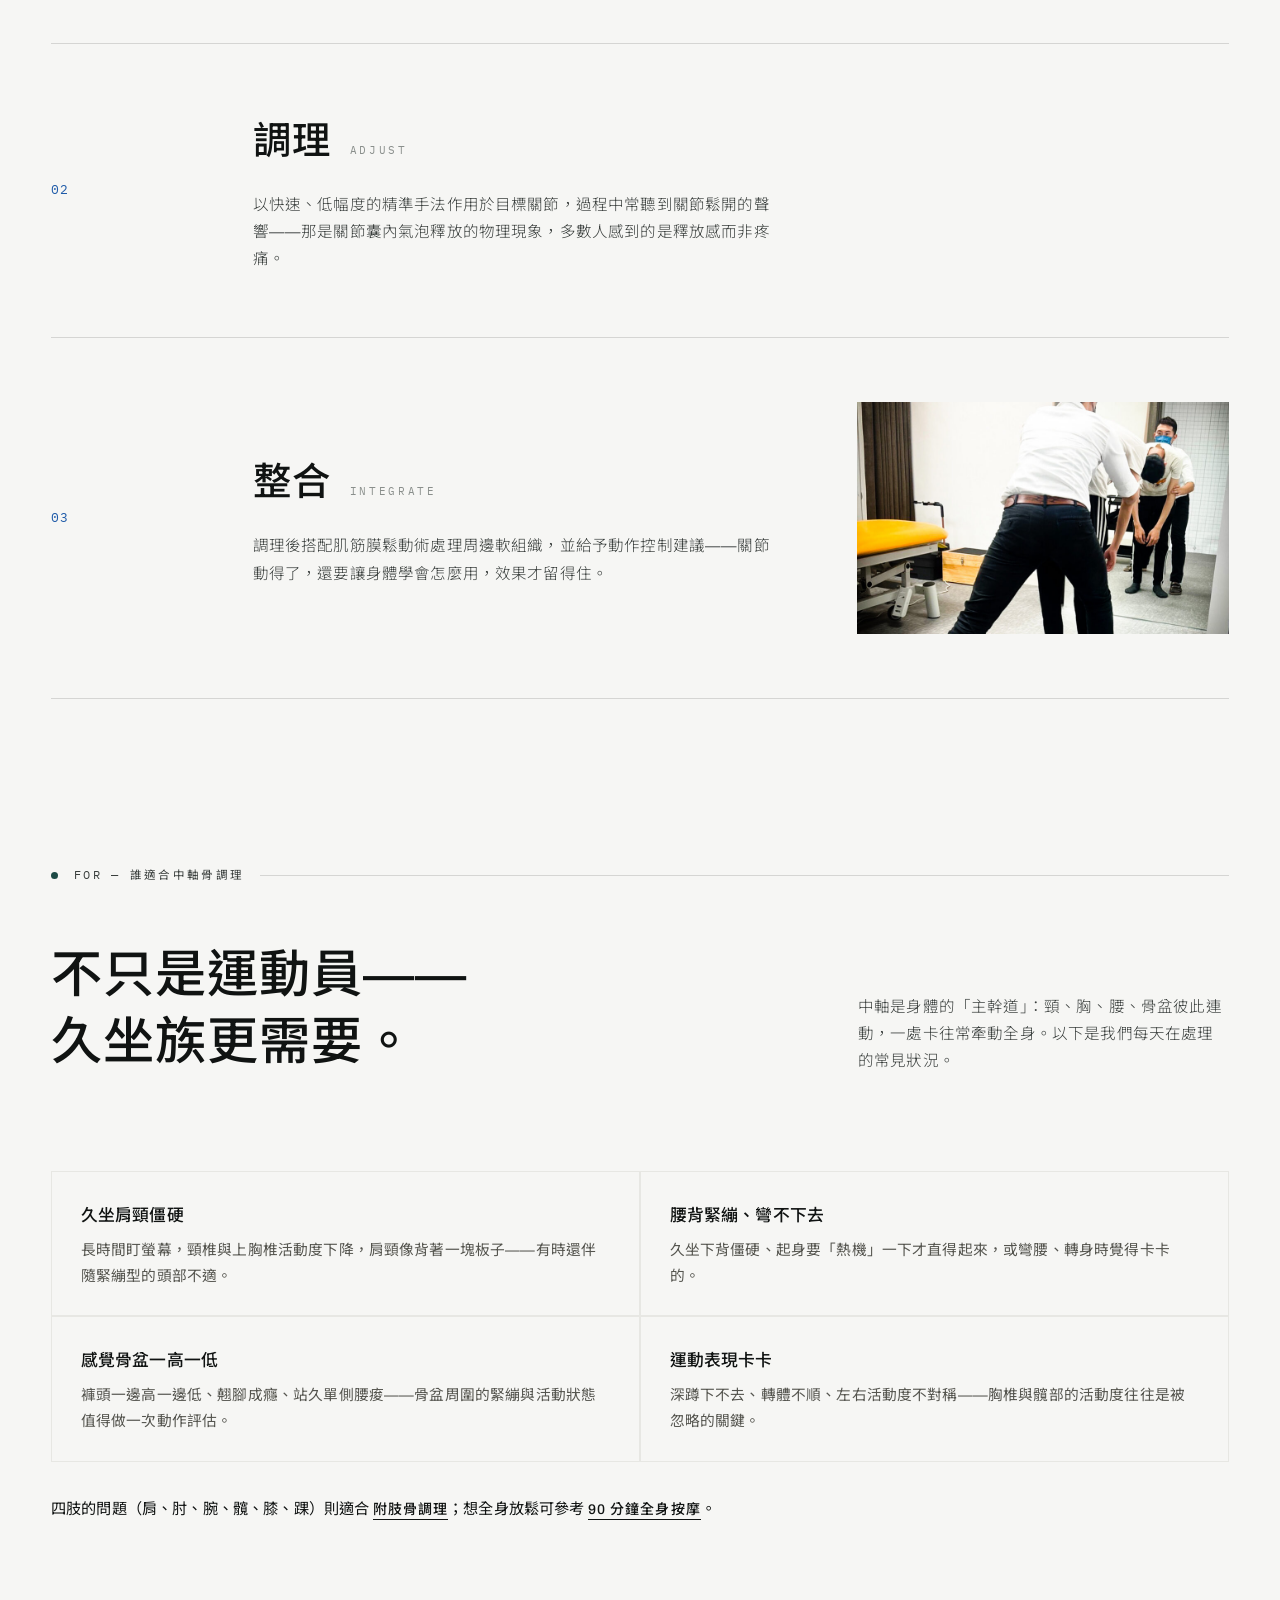
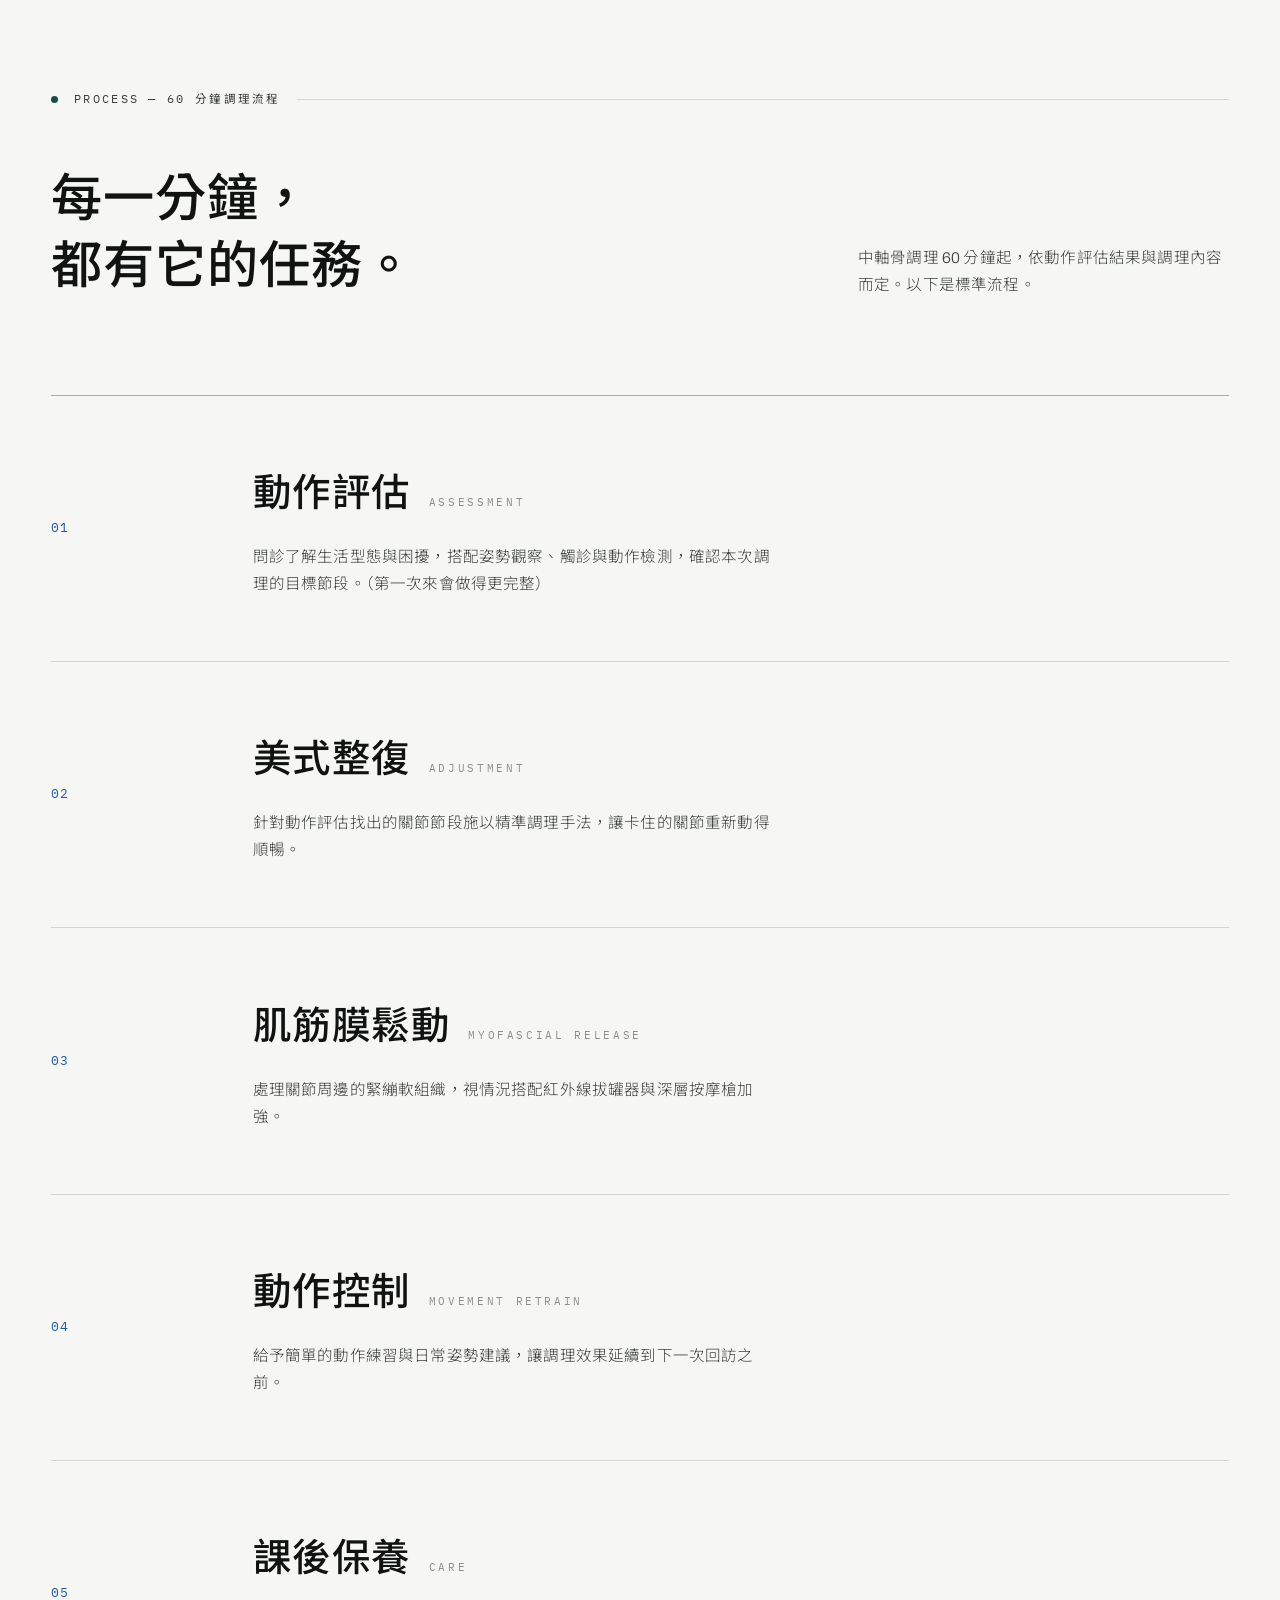
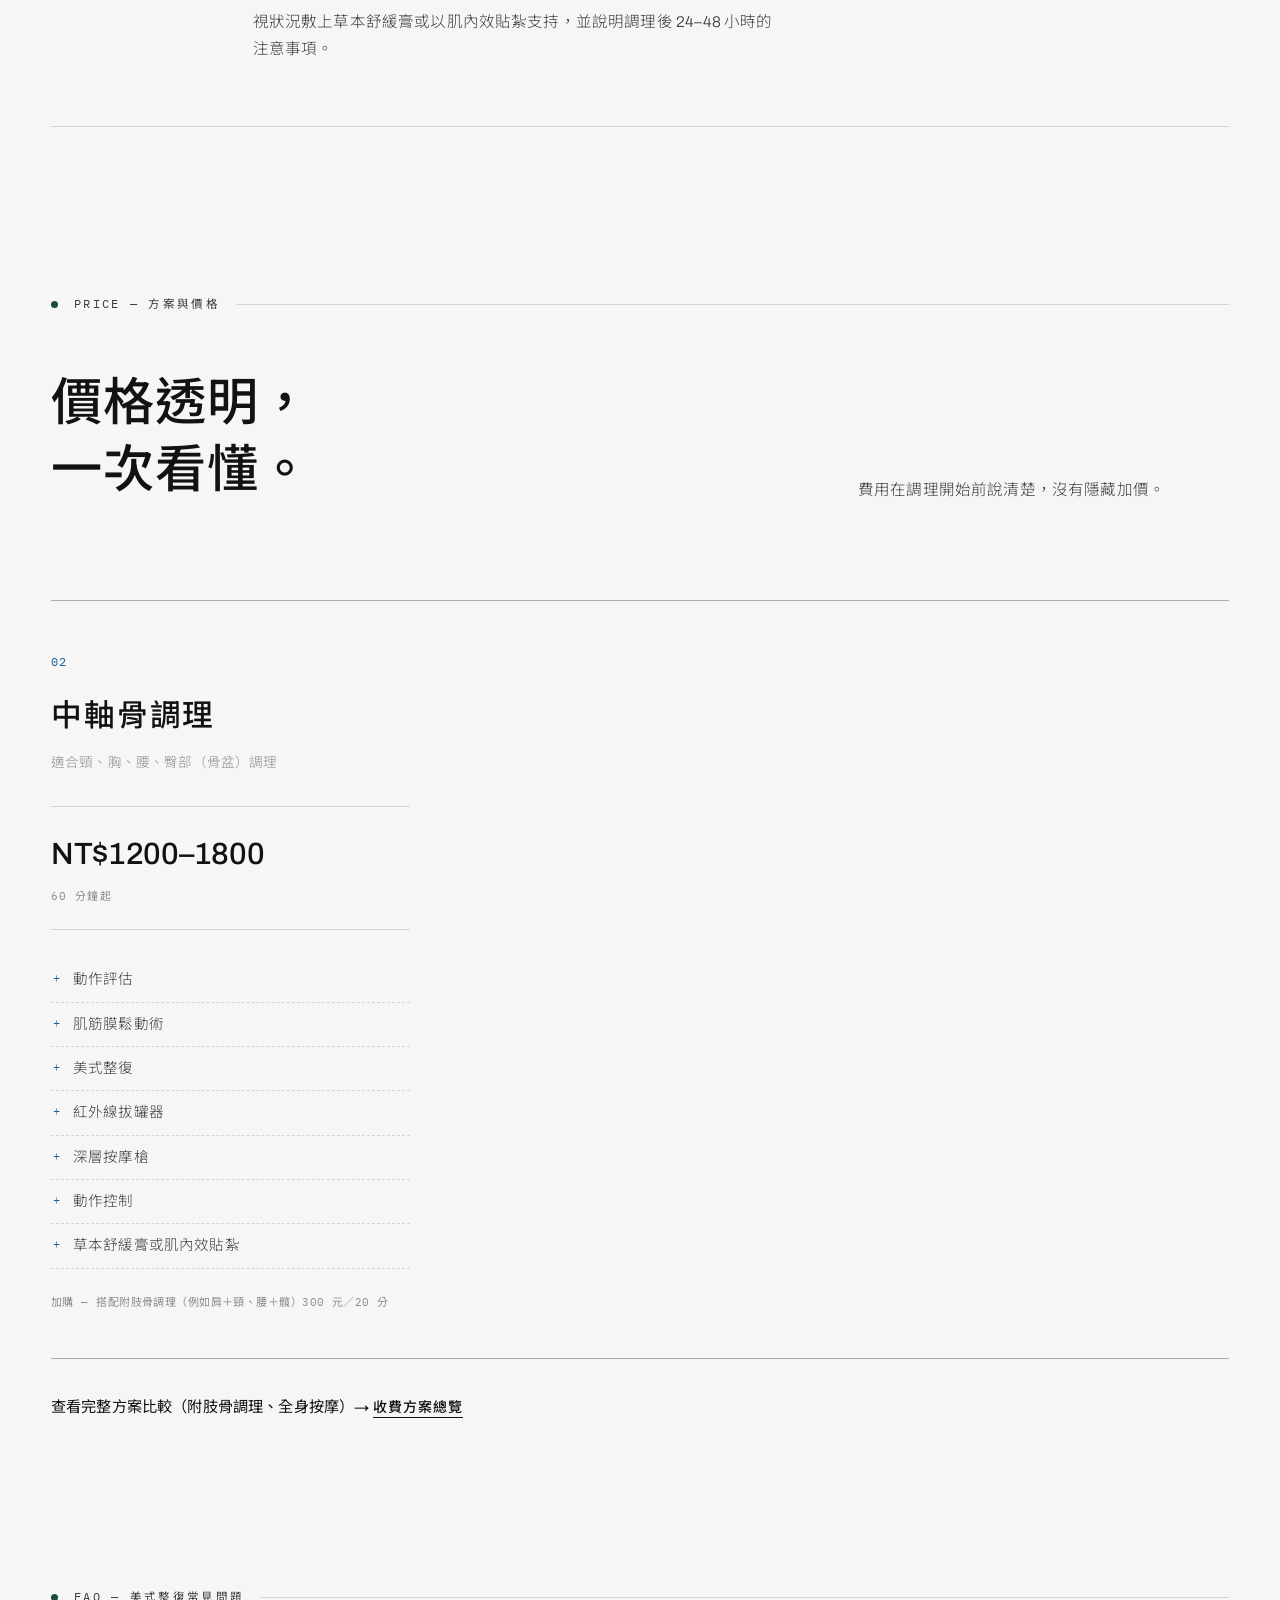
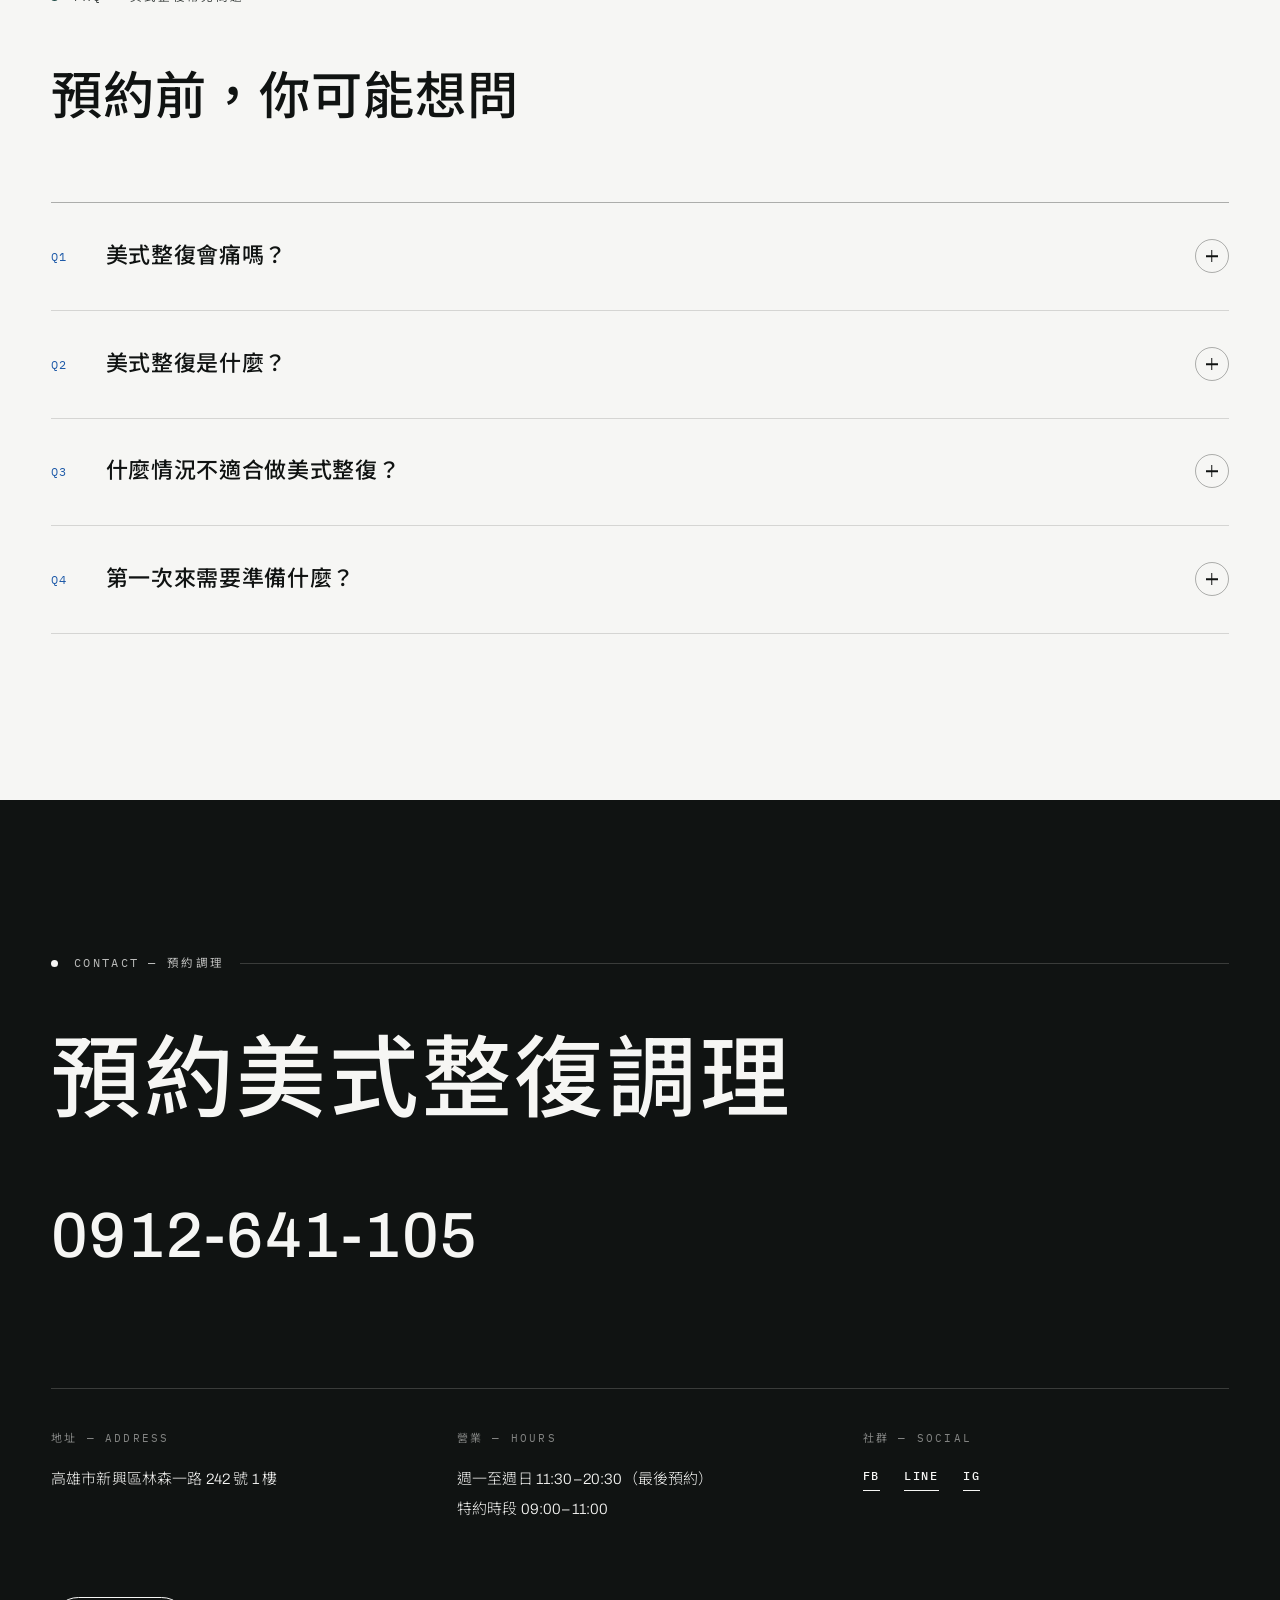
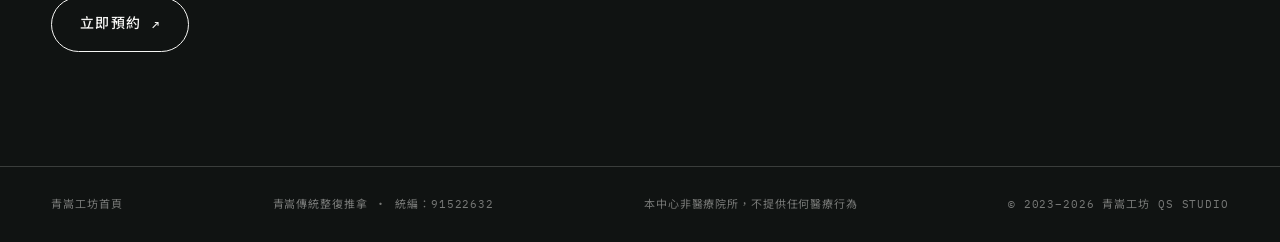
==== commit c43c6f87: "chiropractic: nav label update" ====
--- a/services/chiropractic/index.html
+++ b/services/chiropractic/index.html
@@ -147,7 +147,7 @@
     </a>
     <nav class="main-nav" aria-label="主選單">
       <a href="/#philosophy"><span class="nav-idx">01</span>調理理念</a>
-      <a href="/#team"><span class="nav-idx">02</span>整復師</a>
+      <a href="/#team"><span class="nav-idx">02</span>團隊介紹</a>
       <a href="/#plans"><span class="nav-idx">03</span>收費方案</a>
       <a href="/#faq"><span class="nav-idx">04</span>常見問題</a>
       <a href="/#contact"><span class="nav-idx">05</span>聯絡我們</a>
@@ -163,7 +163,7 @@
 <div class="mobile-menu" id="mobileMenu" aria-hidden="true">
   <nav class="mobile-nav">
     <a href="/#philosophy"><em>01</em>調理理念</a>
-    <a href="/#team"><em>02</em>整復師</a>
+    <a href="/#team"><em>02</em>團隊介紹</a>
     <a href="/#plans"><em>03</em>收費方案</a>
     <a href="/#faq"><em>04</em>常見問題</a>
     <a href="/#contact"><em>05</em>聯絡我們</a>
